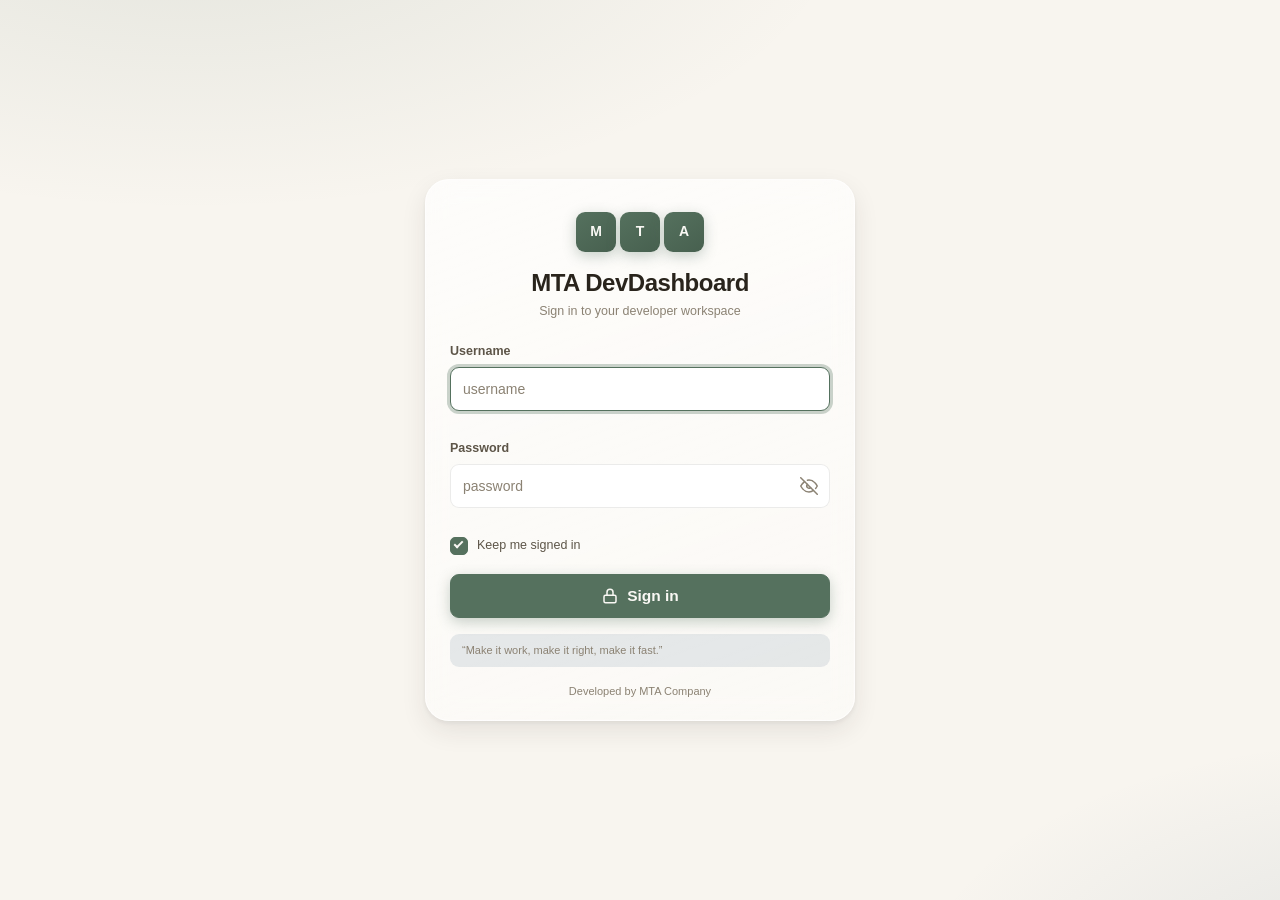
==== index.html @ 5b9a02fe "Project Folder changed" ====
<!DOCTYPE html>
<html lang="en" data-theme="ivory">
<head>
  <meta charset="UTF-8">
  <meta name="viewport" content="width=device-width, initial-scale=1.0">
  <meta name="description" content="MTA DevDashboard — Manage your development activity, projects, tasks, notes, and workflow. Developed by MTA Company.">
  <meta name="color-scheme" content="light dark">
  <title>MTA DevDashboard</title>
  <link rel="icon" href="data:image/svg+xml,%3Csvg xmlns='http://www.w3.org/2000/svg' viewBox='0 0 32 32'%3E%3Crect width='32' height='32' rx='7' fill='%23181818'/%3E%3Ctext x='16' y='22' font-family='Segoe UI,Arial' font-size='15' font-weight='700' fill='%23EDE7DC' text-anchor='middle'%3EMTA%3C/text%3E%3C/svg%3E">
  <link rel="stylesheet" href="css/variables.css">
  <link rel="stylesheet" href="css/themes.css">
  <link rel="stylesheet" href="css/main.css">
  <link rel="stylesheet" href="css/components.css">
  <link rel="stylesheet" href="css/animations.css">
  <link rel="stylesheet" href="css/responsive.css">
</head>
<body>

  <!-- ======= ICON SPRITE ======= -->
  <svg xmlns="http://www.w3.org/2000/svg" width="0" height="0" style="position:absolute" aria-hidden="true">
    <defs>
      <symbol id="ic-dashboard" viewBox="0 0 24 24"><rect x="3" y="3" width="7" height="9" rx="1"/><rect x="14" y="3" width="7" height="5" rx="1"/><rect x="14" y="12" width="7" height="9" rx="1"/><rect x="3" y="16" width="7" height="5" rx="1"/></symbol>
      <symbol id="ic-folder" viewBox="0 0 24 24"><path d="M3 7a2 2 0 0 1 2-2h4l2 2h8a2 2 0 0 1 2 2v9a2 2 0 0 1-2 2H5a2 2 0 0 1-2-2z"/></symbol>
      <symbol id="ic-note" viewBox="0 0 24 24"><path d="M14 3H6a2 2 0 0 0-2 2v14a2 2 0 0 0 2 2h12a2 2 0 0 0 2-2V9z"/><path d="M14 3v6h6"/><line x1="16" y1="13" x2="8" y2="13"/><line x1="13" y1="17" x2="8" y2="17"/></symbol>
      <symbol id="ic-tasks" viewBox="0 0 24 24"><polyline points="9 11 12 14 22 4"/><path d="M21 12v7a2 2 0 0 1-2 2H5a2 2 0 0 1-2-2V5a2 2 0 0 1 2-2h11"/></symbol>
      <symbol id="ic-activity" viewBox="0 0 24 24"><polyline points="22 12 18 12 15 21 9 3 6 12 2 12"/></symbol>
      <symbol id="ic-calendar" viewBox="0 0 24 24"><rect x="3" y="4" width="18" height="17" rx="2"/><line x1="16" y1="2" x2="16" y2="6"/><line x1="8" y1="2" x2="8" y2="6"/><line x1="3" y1="10" x2="21" y2="10"/></symbol>
      <symbol id="ic-admins" viewBox="0 0 24 24"><path d="M12 22s8-4 8-10V5l-8-3-8 3v7c0 6 8 10 8 10z"/><path d="M12 15a2.5 2.5 0 1 0 0-5 2.5 2.5 0 0 0 0 5z"/></symbol>
      <symbol id="ic-users" viewBox="0 0 24 24"><path d="M17 21v-2a4 4 0 0 0-4-4H5a4 4 0 0 0-4 4v2"/><circle cx="9" cy="7" r="4"/><path d="M23 21v-2a4 4 0 0 0-3-3.87"/><path d="M16 3.13a4 4 0 0 1 0 7.75"/></symbol>
      <symbol id="ic-settings" viewBox="0 0 24 24"><line x1="21" y1="4" x2="14" y2="4"/><line x1="10" y1="4" x2="3" y2="4"/><line x1="21" y1="12" x2="12" y2="12"/><line x1="8" y1="12" x2="3" y2="12"/><line x1="21" y1="20" x2="16" y2="20"/><line x1="12" y1="20" x2="3" y2="20"/><line x1="14" y1="2" x2="14" y2="6"/><line x1="8" y1="10" x2="8" y2="14"/><line x1="16" y1="18" x2="16" y2="22"/></symbol>
      <symbol id="ic-search" viewBox="0 0 24 24"><circle cx="11" cy="11" r="8"/><line x1="21" y1="21" x2="16.65" y2="16.65"/></symbol>
      <symbol id="ic-sun" viewBox="0 0 24 24"><circle cx="12" cy="12" r="4"/><path d="M12 2v2"/><path d="M12 20v2"/><path d="M4.93 4.93l1.41 1.41"/><path d="M17.66 17.66l1.41 1.41"/><path d="M2 12h2"/><path d="M20 12h2"/><path d="M4.93 19.07l1.41-1.41"/><path d="M17.66 6.34l1.41-1.41"/></symbol>
      <symbol id="ic-moon" viewBox="0 0 24 24"><path d="M21 12.79A9 9 0 1 1 11.21 3 7 7 0 0 0 21 12.79z"/></symbol>
      <symbol id="ic-menu" viewBox="0 0 24 24"><line x1="4" y1="7" x2="20" y2="7"/><line x1="4" y1="12" x2="20" y2="12"/><line x1="4" y1="17" x2="20" y2="17"/></symbol>
      <symbol id="ic-close" viewBox="0 0 24 24"><line x1="18" y1="6" x2="6" y2="18"/><line x1="6" y1="6" x2="18" y2="18"/></symbol>
      <symbol id="ic-plus" viewBox="0 0 24 24"><line x1="12" y1="5" x2="12" y2="19"/><line x1="5" y1="12" x2="19" y2="12"/></symbol>
      <symbol id="ic-star" viewBox="0 0 24 24"><polygon points="12 2 15.09 8.26 22 9.27 17 14.14 18.18 21.02 12 17.77 5.82 21.02 7 14.14 2 9.27 8.91 8.26 12 2"/></symbol>
      <symbol id="ic-pin" viewBox="0 0 24 24"><path d="M8.5 6.5l9 9-.7 5.6-4.4-1.9-3.3 3.3-2-2 3.3-3.3-1.9-4.4z"/><path d="M13.5 2.5l8 8"/><path d="M12 11l-4.5-4.5.7-4 .9-.9a2.8 2.8 0 0 1 4 0z"/></symbol>
      <symbol id="ic-edit" viewBox="0 0 24 24"><path d="M17 3a2.83 2.83 0 0 1 4 4L7.5 20.5 2 22l1.5-5.5z"/></symbol>
      <symbol id="ic-trash" viewBox="0 0 24 24"><polyline points="3 6 5 6 21 6"/><path d="M19 6l-1 14a2 2 0 0 1-2 2H8a2 2 0 0 1-2-2L5 6"/><path d="M10 11v6"/><path d="M14 11v6"/><path d="M9 6V4a2 2 0 0 1 2-2h2a2 2 0 0 1 2 2v2"/></symbol>
      <symbol id="ic-copy" viewBox="0 0 24 24"><rect x="9" y="9" width="13" height="13" rx="2"/><path d="M5 15H4a2 2 0 0 1-2-2V4a2 2 0 0 1 2-2h9a2 2 0 0 1 2 2v1"/></symbol>
      <symbol id="ic-grid" viewBox="0 0 24 24"><rect x="3" y="3" width="7" height="7" rx="1"/><rect x="14" y="3" width="7" height="7" rx="1"/><rect x="3" y="14" width="7" height="7" rx="1"/><rect x="14" y="14" width="7" height="7" rx="1"/></symbol>
      <symbol id="ic-list" viewBox="0 0 24 24"><line x1="8" y1="6" x2="21" y2="6"/><line x1="8" y1="12" x2="21" y2="12"/><line x1="8" y1="18" x2="21" y2="18"/><line x1="3" y1="6" x2="3.01" y2="6"/><line x1="3" y1="12" x2="3.01" y2="12"/><line x1="3" y1="18" x2="3.01" y2="18"/></symbol>
      <symbol id="ic-filter" viewBox="0 0 24 24"><polygon points="22 3 2 3 10 12.46 10 19 14 21 14 12.46 22 3"/></symbol>
      <symbol id="ic-eye" viewBox="0 0 24 24"><path d="M1 12s4-8 11-8 11 8 11 8-4 8-11 8-11-8-11-8z"/><circle cx="12" cy="12" r="3"/></symbol>
      <symbol id="ic-eyeoff" viewBox="0 0 24 24"><path d="M17.94 17.94A10.07 10.07 0 0 1 12 20c-7 0-11-8-11-8a18.45 18.45 0 0 1 5.06-5.94"/><path d="M9.9 4.24A9.12 9.12 0 0 1 12 4c7 0 11 8 11 8a18.5 18.5 0 0 1-2.16 3.19"/><line x1="1" y1="1" x2="23" y2="23"/><path d="M14.12 14.12a3 3 0 0 1-4.24-4.24"/></symbol>
      <symbol id="ic-lock" viewBox="0 0 24 24"><rect x="4" y="11" width="16" height="10" rx="2"/><path d="M8 11V7a4 4 0 0 1 8 0v4"/></symbol>
      <symbol id="ic-unlock" viewBox="0 0 24 24"><rect x="4" y="11" width="16" height="10" rx="2"/><path d="M8 11V7a4 4 0 0 1 7.7-1.7"/></symbol>
      <symbol id="ic-logout" viewBox="0 0 24 24"><path d="M9 21H5a2 2 0 0 1-2-2V5a2 2 0 0 1 2-2h4"/><polyline points="16 17 21 12 16 7"/><line x1="21" y1="12" x2="9" y2="12"/></symbol>
      <symbol id="ic-user" viewBox="0 0 24 24"><path d="M20 21v-2a4 4 0 0 0-4-4H8a4 4 0 0 0-4 4v2"/><circle cx="12" cy="7" r="4"/></symbol>
      <symbol id="ic-wifi" viewBox="0 0 24 24"><path d="M5 12.55a11 11 0 0 1 14.08 0"/><path d="M8.53 16.11a6 6 0 0 1 6.95 0"/><line x1="12" y1="20" x2="12.01" y2="20"/></symbol>
      <symbol id="ic-wifi-off" viewBox="0 0 24 24"><line x1="1" y1="1" x2="23" y2="23"/><path d="M16.72 11.06A10.94 10.94 0 0 1 19 12.55"/><path d="M5 12.55a10.94 10.94 0 0 1 5.17-2.39"/><path d="M10.71 5.05A16 16 0 0 1 22.58 9"/><path d="M1.42 9a15.91 15.91 0 0 1 4.7-2.88"/><path d="M8.53 16.11a6 6 0 0 1 6.95 0"/><line x1="12" y1="20" x2="12.01" y2="20"/></symbol>
      <symbol id="ic-upload" viewBox="0 0 24 24"><path d="M21 15v4a2 2 0 0 1-2 2H5a2 2 0 0 1-2-2v-4"/><polyline points="17 8 12 3 7 8"/><line x1="12" y1="3" x2="12" y2="15"/></symbol>
      <symbol id="ic-download" viewBox="0 0 24 24"><path d="M21 15v4a2 2 0 0 1-2 2H5a2 2 0 0 1-2-2v-4"/><polyline points="7 10 12 15 17 10"/><line x1="12" y1="15" x2="12" y2="3"/></symbol>
      <symbol id="ic-save" viewBox="0 0 24 24"><path d="M19 21H5a2 2 0 0 1-2-2V5a2 2 0 0 1 2-2h11l5 5v11a2 2 0 0 1-2 2z"/><polyline points="17 21 17 13 7 13 7 21"/><polyline points="7 3 7 8 15 8"/></symbol>
      <symbol id="ic-more" viewBox="0 0 24 24"><circle cx="12" cy="12" r="1.3"/><circle cx="19" cy="12" r="1.3"/><circle cx="5" cy="12" r="1.3"/></symbol>
      <symbol id="ic-link" viewBox="0 0 24 24"><path d="M10 13a5 5 0 0 0 7.54.54l3-3a5 5 0 0 0-7.07-7.07l-1.72 1.71"/><path d="M14 11a5 5 0 0 0-7.54-.54l-3 3a5 5 0 0 0 7.07 7.07l1.71-1.71"/></symbol>
      <symbol id="ic-external" viewBox="0 0 24 24"><path d="M18 13v6a2 2 0 0 1-2 2H5a2 2 0 0 1-2-2V8a2 2 0 0 1 2-2h6"/><polyline points="15 3 21 3 21 9"/><line x1="10" y1="14" x2="21" y2="3"/></symbol>
      <symbol id="ic-code" viewBox="0 0 24 24"><polyline points="16 18 22 12 16 6"/><polyline points="8 6 2 12 8 18"/></symbol>
      <symbol id="ic-info" viewBox="0 0 24 24"><circle cx="12" cy="12" r="10"/><line x1="12" y1="16" x2="12" y2="12"/><line x1="12" y1="8" x2="12.01" y2="8"/></symbol>
      <symbol id="ic-alert" viewBox="0 0 24 24"><path d="M10.29 3.86L1.82 18a2 2 0 0 0 1.71 3h16.94a2 2 0 0 1.71-3L13.71 3.86a2 2 0 0 0-3.42 0z"/><line x1="12" y1="9" x2="12" y2="13"/><line x1="12" y1="17" x2="12.01" y2="17"/></symbol>
      <symbol id="ic-check" viewBox="0 0 24 24"><polyline points="20 6 9 17 4 12"/></symbol>
      <symbol id="ic-checkc" viewBox="0 0 24 24"><path d="M22 11.08V12a10 10 0 1 1-5.93-9.14"/><polyline points="22 4 12 14.01 9 11.01"/></symbol>
      <symbol id="ic-db" viewBox="0 0 24 24"><ellipse cx="12" cy="5" rx="9" ry="3"/><path d="M21 12c0 1.66-4 3-9 3s-9-1.34-9-3"/><path d="M3 5v14c0 1.66 4 3 9 3s9-1.34 9-3V5"/></symbol>
      <symbol id="ic-clock" viewBox="0 0 24 24"><circle cx="12" cy="12" r="10"/><polyline points="12 6 12 12 16 14"/></symbol>
      <symbol id="ic-tag" viewBox="0 0 24 24"><path d="M20.59 13.41l-7.17 7.17a2 2 0 0 1-2.83 0L2 12V2h10l8.59 8.59a2 2 0 0 1 0 2.82z"/><line x1="7" y1="7" x2="7.01" y2="7"/></symbol>
      <symbol id="ic-keyboard" viewBox="0 0 24 24"><rect x="2" y="6" width="20" height="12" rx="2"/><path d="M6 10h.01M10 10h.01M14 10h.01M18 10h.01M7 14h10"/></symbol>
      <symbol id="ic-refresh" viewBox="0 0 24 24"><polyline points="23 4 23 10 17 10"/><path d="M20.49 15a9 9 0 1 1-2.12-9.36L23 10"/></symbol>
      <symbol id="ic-zap" viewBox="0 0 24 24"><polygon points="13 2 3 14 12 14 11 22 21 10 14 10 13 2"/></symbol>
      <symbol id="ic-terminal" viewBox="0 0 24 24"><polyline points="4 17 10 11 4 5"/><line x1="12" y1="19" x2="20" y2="19"/></symbol>
      <symbol id="ic-palette" viewBox="0 0 24 24"><path d="M12 22a10 10 0 1 1 10-10c0 2.5-2 3-4 3h-2a2 2 0 0 0-2 2c0 1.3.6 3 1 4a2 2 0 0 1-1 3z"/><circle cx="7.5" cy="10.5" r="1"/><circle cx="12" cy="7.5" r="1"/><circle cx="16.5" cy="10.5" r="1"/></symbol>
      <symbol id="ic-arrowR" viewBox="0 0 24 24"><line x1="5" y1="12" x2="19" y2="12"/><polyline points="12 5 19 12 12 19"/></symbol>
      <symbol id="ic-arrowL" viewBox="0 0 24 24"><line x1="19" y1="12" x2="5" y2="12"/><polyline points="12 19 5 12 12 5"/></symbol>
      <symbol id="ic-arrowU" viewBox="0 0 24 24"><line x1="12" y1="19" x2="12" y2="5"/><polyline points="5 12 12 5 19 12"/></symbol>
      <symbol id="ic-arrowD" viewBox="0 0 24 24"><line x1="12" y1="5" x2="12" y2="19"/><polyline points="19 12 12 19 5 12"/></symbol>
      <symbol id="ic-chevR" viewBox="0 0 24 24"><polyline points="9 18 15 12 9 6"/></symbol>
      <symbol id="ic-chevL" viewBox="0 0 24 24"><polyline points="15 18 9 12 15 6"/></symbol>
      <symbol id="ic-chevD" viewBox="0 0 24 24"><polyline points="6 9 12 15 18 9"/></symbol>
      <symbol id="ic-chevU" viewBox="0 0 24 24"><polyline points="18 15 12 9 6 15"/></symbol>
      <symbol id="ic-cmd" viewBox="0 0 24 24"><path d="M18 3a3 3 0 0 0-3 3v12a3 3 0 0 0 3 3 3 3 0 0 0 3-3 3 3 0 0 0-3-3H6a3 3 0 0 0-3 3 3 3 0 0 0 3 3 3 3 0 0 0 3-3V6a3 3 0 0 0-3-3 3 3 0 0 0-3 3 3 3 0 0 0 3 3h12a3 3 0 0 0 3-3 3 3 0 0 0-3-3z"/></symbol>
    </defs>
  </svg>
  <!-- ======= AUTH SCREEN ======= -->
  <div id="auth-view" class="auth-view" hidden>
    <div class="auth-card glass">
      <div class="auth-logo" aria-hidden="true"><span>M</span><span>T</span><span>A</span></div>
      <h1 class="auth-title">MTA DevDashboard</h1>
      <p class="auth-sub" id="auth-sub">Sign in to your Developer Dashboard</p>
      <div id="auth-box"></div>
      <div class="auth-note" role="note">
        <span>“Make it work, make it right, make it fast.”</span>
      </div>
      <p class="auth-footer">Developed by MTA Company</p>
    </div>
  </div>

  <!-- ======= APP SHELL ======= -->
  <div id="shell" hidden>
    <aside id="sidebar" class="sidebar" aria-label="Main navigation"></aside>
    <div id="sidebar-backdrop" class="sidebar-backdrop" aria-hidden="true"></div>

    <div class="app-body">
      <header id="app-header" class="app-header"></header>
      <main id="app-main" class="app-main" tabindex="-1"></main>
      <nav id="bottom-nav" class="bottom-nav" aria-label="Bottom navigation"></nav>
    </div>
  </div>

  <!-- ======= OVERLAYS ======= -->
  <div id="modal-root"></div>
  <div id="toast-root" class="toast-root" aria-live="polite" aria-atomic="false"></div>
  <div id="palette-root"></div>

  <!-- ======= SCRIPTS ======= -->
  <script src="js/utils.js"></script>
  <script src="js/storage.js"></script>
  <script src="js/state.js"></script>
  <script src="js/permissions.js"></script>
  <script src="js/auth.js"></script>
  <script src="js/components/toasts.js"></script>
  <script src="js/components/modals.js"></script>
  <script src="js/components/charts.js"></script>
  <script src="js/components/editor.js"></script>
  <script src="js/modules/activity.js"></script>
  <script src="js/modules/dashboard.js"></script>
  <script src="js/modules/projects.js"></script>
  <script src="js/modules/devnote.js"></script>
  <script src="js/modules/tasks.js"></script>
  <script src="js/modules/calendar.js"></script>
  <script src="js/modules/admins.js"></script>
  <script src="js/modules/settings.js"></script>
  <script src="js/router.js"></script>
  <script src="js/app.js"></script>
</body>
</html>
---- css/variables.css ----
/* ============================================================
   MTA DevDashboard — Design Tokens
   Windowing: theme-neutral tokens are defined on :root.
   Theme values (Ivory Light / Charcoal Dark) live in themes.css.
   ============================================================ */

:root {
  /* ---- Typography ---- */
  --font-sans: -apple-system, BlinkMacSystemFont, "Segoe UI", Roboto,
    "Helvetica Neue", Arial, sans-serif;
  --font-mono: "Cascadia Code", "JetBrains Mono", Consolas, "SF Mono",
    Menlo, monospace;

  --fs-xs: 11px;
  --fs-sm: 12.5px;
  --fs-md: 14px;
  --fs-lg: 15.5px;
  --fs-xl: 18px;
  --fs-2xl: 24px;
  --fs-3xl: 30px;
  --fs-4xl: 38px;

  /* ---- Layout ---- */
  --sidebar-w: 264px;
  --sidebar-w-collapsed: 82px;
  --header-h: 62px;
  --bottom-nav-h: 60px;
  --main-max: 1560px;

  /* ---- Radii ---- */
  --radius-xs: 6px;
  --radius-s: 9px;
  --radius-m: 14px;
  --radius-l: 18px;
  --radius-xl: 24px;
  --radius-full: 999px;

  /* ---- Spacing scale ---- */
  --sp-1: 4px;
  --sp-2: 8px;
  --sp-3: 12px;
  --sp-4: 16px;
  --sp-5: 20px;
  --sp-6: 24px;
  --sp-7: 32px;
  --sp-8: 40px;
  --sp-9: 56px;

  /* ---- Motion ---- */
  --dur-fast: 130ms;
  --dur-med: 240ms;
  --dur-slow: 380ms;
  --ease: cubic-bezier(0.25, 0.6, 0.3, 1);
  --ease-out: cubic-bezier(0.16, 1, 0.3, 1);

  /* ---- Z scale ---- */
  --z-base: 0;
  --z-sticky: 10;
  --z-nav: 100;
  --z-drawer: 900;
  --z-modal: 1000;
  --z-toast: 1100;
  --z-palette: 1200;

  /* ---- Chart palette (overridden per theme) ---- */
  --chart-1: #5b7263;
  --chart-2: #b98b4e;
  --chart-3: #5f7d9c;
  --chart-4: #a25f55;
  --chart-5: #766a9c;
  --chart-6: #4e7f8a;

  /* ---- Scrollbars ---- */
  scrollbar-width: thin;
  scrollbar-color: var(--border-strong) transparent;
}

html {
  -webkit-text-size-adjust: 100%;
}

/* Scaling knobs driven by Settings (font size / ui scale) via inline CSS vars. */
html {
  --font-ratio: 1;
  --ui-scale: 1;
}
---- css/themes.css ----
/* ============================================================
   MTA DevDashboard — Themes
   Ivory Light  /  Charcoal Dark
   ============================================================ */

/* ---------- IVORY LIGHT ---------- */
html[data-theme="ivory"] {
  color-scheme: light;

  --bg: #f8f5ef;
  --bg-header: rgba(251, 249, 244, 0.72);
  --surface-1: #ffffff;
  --surface-2: #fcfaf5;
  --surface-3: #f2eee4;
  --surface-4: #e9e4d8;
  --sidebar-bg: #f1ece1;
  --sidebar-hover: rgba(38, 34, 27, 0.05);
  --overlay: rgba(46, 40, 30, 0.42);

  --text-1: #29241c;
  --text-2: #5d5548;
  --text-3: #8b8273;

  --border: rgba(41, 36, 28, 0.09);
  --border-strong: rgba(41, 36, 28, 0.17);

  --accent: #55715e;
  --accent-hover: #47604f;
  --accent-soft: rgba(85, 113, 94, 0.12);
  --accent-soft-hover: rgba(85, 113, 94, 0.18);
  --accent-text: #f9f8f4;

  --success: #3e7a55;
  --success-soft: rgba(62, 122, 85, 0.12);
  --success-text: #2c5c3f;
  --warning: #9a7424;
  --warning-soft: rgba(154, 116, 36, 0.13);
  --warning-text: #7c5a18;
  --danger: #a6534a;
  --danger-soft: rgba(166, 83, 74, 0.11);
  --danger-text: #8c4038;
  --info: #476785;
  --info-soft: rgba(71, 103, 133, 0.12);
  --info-text: #35506b;

  --glass-bg: linear-gradient(
    160deg,
    rgba(255, 255, 255, 0.72),
    rgba(255, 255, 255, 0.46)
  );
  --glass-border: rgba(255, 255, 255, 0.6);
  --glass-hi: rgba(255, 255, 255, 0.85);

  --shadow-sm: 0 1px 2px rgba(41, 36, 28, 0.05),
    0 2px 6px rgba(41, 36, 28, 0.045);
  --shadow-md: 0 2px 4px rgba(41, 36, 28, 0.06),
    0 10px 26px rgba(41, 36, 28, 0.09);
  --shadow-lg: 0 6px 16px rgba(41, 36, 28, 0.1),
    0 24px 60px rgba(41, 36, 28, 0.16);
  --shadow-accent: 0 4px 14px rgba(85, 113, 94, 0.32);

  --chart-grid: rgba(41, 36, 28, 0.08);
  --focus-ring: 0 0 0 3px rgba(85, 113, 94, 0.3);
  --code-bg: rgba(41, 36, 28, 0.055);
  --table-stripe: rgba(41, 36, 28, 0.028);
  --mark: rgba(154, 116, 36, 0.28);
}

/* ---------- CHARCOAL DARK ---------- */
html[data-theme="charcoal"] {
  color-scheme: dark;

  --bg: #181818;
  --bg-header: rgba(28, 28, 28, 0.72);
  --surface-1: #202020;
  --surface-2: #262626;
  --surface-3: #2d2d2d;
  --surface-4: #363636;
  --sidebar-bg: #1d1d1d;
  --sidebar-hover: rgba(237, 231, 220, 0.055);
  --overlay: rgba(0, 0, 0, 0.62);

  --text-1: #ede7dc;
  --text-2: #b0a99b;
  --text-3: #7c766a;

  --border: rgba(237, 231, 220, 0.09);
  --border-strong: rgba(237, 231, 220, 0.17);

  --accent: #96ac9b;
  --accent-hover: #a9bdaa;
  --accent-soft: rgba(150, 172, 155, 0.14);
  --accent-soft-hover: rgba(150, 172, 155, 0.22);
  --accent-text: #171a17;

  --success: #7fb392;
  --success-soft: rgba(127, 179, 146, 0.15);
  --success-text: #a3d0b1;
  --warning: #d0a44e;
  --warning-soft: rgba(208, 164, 78, 0.15);
  --warning-text: #e2c37b;
  --danger: #da8279;
  --danger-soft: rgba(218, 130, 121, 0.15);
  --danger-text: #eba89f;
  --info: #7fa2c0;
  --info-soft: rgba(127, 162, 192, 0.15);
  --info-text: #a5c2da;

  --glass-bg: linear-gradient(
    160deg,
    rgba(44, 44, 44, 0.66),
    rgba(32, 32, 32, 0.5)
  );
  --glass-border: rgba(237, 231, 220, 0.1);
  --glass-hi: rgba(237, 231, 220, 0.08);

  --shadow-sm: 0 1px 2px rgba(0, 0, 0, 0.35),
    0 2px 8px rgba(0, 0, 0, 0.2);
  --shadow-md: 0 2px 6px rgba(0, 0, 0, 0.4),
    0 12px 30px rgba(0, 0, 0, 0.42);
  --shadow-lg: 0 6px 18px rgba(0, 0, 0, 0.5),
    0 30px 70px rgba(0, 0, 0, 0.55);
  --shadow-accent: 0 4px 16px rgba(150, 172, 155, 0.22);

  --chart-grid: rgba(237, 231, 220, 0.09);
  --focus-ring: 0 0 0 3px rgba(150, 172, 155, 0.35);
  --code-bg: rgba(237, 231, 220, 0.06);
  --table-stripe: rgba(237, 231, 220, 0.025);
  --mark: rgba(208, 164, 78, 0.3);
}

/* Chart colors differ slightly per theme for contrast. */
html[data-theme="ivory"] {
  --chart-1: #55715e;
  --chart-2: #b9823f;
  --chart-3: #5b7c9e;
  --chart-4: #b05f54;
  --chart-5: #7b6d9f;
  --chart-6: #4d818c;
}
html[data-theme="charcoal"] {
  --chart-1: #9db4a2;
  --chart-2: #d3a963;
  --chart-3: #8fa9c4;
  --chart-4: #d0897d;
  --chart-5: #a79bc8;
  --chart-6: #82b8bf;
}
---- css/main.css ----
/* ============================================================
   MTA DevDashboard — Base & Shell
   ============================================================ */

*, *::before, *::after { box-sizing: border-box; }

html, body { height: 100%; }

body {
  margin: 0;
  font-family: var(--font-sans);
  line-height: 1.55;
  color: var(--text-1);
  background: var(--bg);
  -webkit-font-smoothing: antialiased;
  text-rendering: optimizeLegibility;
  overflow: hidden;
  font-size: calc(var(--fs-md) * var(--font-ratio) * var(--ui-scale));
}

html { font-size: calc(16px * var(--ui-scale) * var(--font-ratio)); }

::selection { background: var(--accent-soft-hover); }

h1, h2, h3, h4, h5, h6 {
  margin: 0;
  line-height: 1.25;
  font-weight: 650;
  letter-spacing: -0.015em;
}

a { color: var(--accent); text-decoration: none; }
a:hover { text-decoration: underline; }

img, svg { display: inline-block; vertical-align: middle; }

button {
  font-family: inherit;
  font-size: inherit;
  color: inherit;
  cursor: pointer;
  background: none;
  border: none;
  padding: 0;
}

input, textarea, select {
  font-family: inherit;
  font-size: inherit;
  color: inherit;
}

code, kbd, pre { font-family: var(--font-mono); }

/* ---------- Icons ---------- */
.ic {
  width: 18px;
  height: 18px;
  flex: none;
  stroke: currentColor;
  stroke-width: 2;
  stroke-linecap: round;
  stroke-linejoin: round;
  fill: none;
}
.ic-sm { width: 15px; height: 15px; }
.ic-lg { width: 22px; height: 22px; }
.ic-xl { width: 30px; height: 30px; }
.ic-2xl { width: 44px; height: 44px; }

/* ---------- Scrollbars ---------- */
*::-webkit-scrollbar { width: 10px; height: 10px; }
*::-webkit-scrollbar-thumb {
  background: var(--border-strong);
  border-radius: 8px;
  border: 2px solid transparent;
  background-clip: content-box;
}
*::-webkit-scrollbar-track { background: transparent; }

/* ---------- Focus ---------- */
:focus-visible {
  outline: none;
  box-shadow: var(--focus-ring);
  border-radius: var(--radius-xs);
}

/* ---------- Utility ---------- */
[hidden] { display: none !important; }

.muted { color: var(--text-3); }
.tiny { font-size: var(--fs-xs); }
.small { font-size: var(--fs-sm); }
.mono { font-family: var(--font-mono); font-size: 0.92em; }
.ellipsis {
  overflow: hidden;
  text-overflow: ellipsis;
  white-space: nowrap;
}
.row { display: flex; align-items: center; gap: var(--sp-2); }
.spread {
  display: flex;
  align-items: center;
  justify-content: space-between;
  gap: var(--sp-3);
}
.wrap { flex-wrap: wrap; }
.grow { flex: 1 1 auto; min-width: 0; }
.sr-only {
  position: absolute;
  width: 1px;
  height: 1px;
  padding: 0;
  margin: -1px;
  overflow: hidden;
  clip: rect(0, 0, 0, 0);
  white-space: nowrap;
  border: 0;
}

/* ---------- Glass primitive ---------- */
.glass {
  background: var(--glass-bg);
  backdrop-filter: blur(14px) saturate(1.15);
  -webkit-backdrop-filter: blur(14px) saturate(1.15);
  border: 1px solid var(--glass-border);
  box-shadow: var(--shadow-md);
}

.surface-card {
  background: var(--surface-1);
  border: 1px solid var(--border);
  border-radius: var(--radius-m);
  box-shadow: var(--shadow-sm);
}

/* ============================================================
   Shell layout
   ============================================================ */
/* Viewport-pinned flex row: sidebar left, app body right.
   `100vh` fallback then `100dvh` so older browsers still work. */
#shell {
  display: flex;
  height: 100vh;
  height: 100dvh;
  width: 100%;
  overflow: hidden;
  position: relative;
}

/* ---------- Sidebar ---------- */
.sidebar {
  width: var(--sidebar-w);
  flex: none;
  display: flex;
  flex-direction: column;
  background: var(--sidebar-bg);
  border-right: 1px solid var(--border);
  z-index: var(--z-nav);
  transition: width var(--dur-med) var(--ease),
    transform var(--dur-med) var(--ease);
  overflow: hidden;
}

.sb-brand {
  height: var(--header-h);
  display: flex;
  align-items: center;
  gap: var(--sp-3);
  padding: 0 var(--sp-4);
  border-bottom: 1px solid var(--border);
  flex: none;
}

.sb-logo {
  width: 34px;
  height: 34px;
  border-radius: var(--radius-s);
  display: grid;
  place-items: center;
  font-weight: 750;
  font-size: var(--fs-sm);
  letter-spacing: 0.04em;
  color: var(--accent-text);
  background: linear-gradient(145deg, var(--accent), var(--accent-hover));
  box-shadow: var(--shadow-accent);
  flex: none;
}

.sb-brand-text { line-height: 1.2; text-align: left; }
.sb-brand-text b { display: block; font-weight: 700; font-size: var(--fs-lg); letter-spacing: -0.02em; }
.sb-brand-text span { font-size: var(--fs-xs); color: var(--text-3); letter-spacing: 0.1em; text-transform: uppercase; }

.sb-nav {
  flex: 1;
  overflow-y: auto;
  overflow-x: hidden;
  padding: var(--sp-3) var(--sp-3) var(--sp-6);
  display: flex;
  flex-direction: column;
  gap: var(--sp-1);
}

.sb-group {
  margin-top: var(--sp-3);
  padding: 0 var(--sp-3) var(--sp-1);
  font-size: var(--fs-xs);
  font-weight: 600;
  letter-spacing: 0.12em;
  text-transform: uppercase;
  color: var(--text-3);
  white-space: nowrap;
  overflow: hidden;
}
.sb-group:first-child { margin-top: 0; }

.sb-link {
  display: flex;
  align-items: center;
  gap: var(--sp-3);
  width: 100%;
  padding: var(--sp-2) var(--sp-3);
  border-radius: var(--radius-s);
  color: var(--text-2);
  font-weight: 550;
  transition: background var(--dur-fast) var(--ease),
    color var(--dur-fast) var(--ease);
  position: relative;
  text-decoration: none;
}
.sb-link:hover { background: var(--sidebar-hover); color: var(--text-1); text-decoration: none; }
.sb-link.active {
  background: var(--accent-soft);
  color: var(--accent);
}
.sb-link.active::before {
  content: "";
  position: absolute;
  left: 0;
  top: 20%;
  bottom: 20%;
  width: 3px;
  border-radius: 3px;
  background: var(--accent);
}
.sb-link .sb-label {
  white-space: nowrap;
  overflow: hidden;
  text-overflow: ellipsis;
}
.sb-link .kbd-hint {
  margin-left: auto;
  font-size: var(--fs-xs);
  color: var(--text-3);
  border: 1px solid var(--border);
  border-radius: 5px;
  padding: 0 5px;
  background: var(--surface-2);
}

.sb-foot {
  flex: none;
  padding: var(--sp-3);
  border-top: 1px solid var(--border);
  font-size: var(--fs-xs);
  color: var(--text-3);
  text-align: center;
  white-space: nowrap;
  overflow: hidden;
}

/* Collapsed rail state */
html.sb-collapsed .sidebar { width: var(--sidebar-w-collapsed); }
html.sb-collapsed .sb-label,
html.sb-collapsed .sb-brand-text,
html.sb-collapsed .sb-group,
html.sb-collapsed .sb-foot p,
html.sb-collapsed .sb-link .kbd-hint { display: none; }
html.sb-collapsed .sb-link { justify-content: center; }
html.sb-collapsed .sb-foot { padding: var(--sp-2); }
html.sb-collapsed .sb-brand { justify-content: center; padding: 0; }
html.sb-collapsed .sb-brand span, html.sb-collapsed .sb-brand b { display: none; }

.sidebar-backdrop {
  position: fixed;
  inset: 0;
  background: var(--overlay);
  z-index: calc(var(--z-nav) - 1);
  opacity: 0;
  pointer-events: none;
  transition: opacity var(--dur-med) var(--ease);
}

/* ---------- App body ---------- */
.app-body {
  flex: 1;
  min-width: 0;
  display: flex;
  flex-direction: column;
}

.app-header {
  height: var(--header-h);
  flex: none;
  display: flex;
  align-items: center;
  gap: var(--sp-3);
  padding: 0 var(--sp-5);
  background: var(--bg-header);
  backdrop-filter: blur(14px) saturate(1.15);
  -webkit-backdrop-filter: blur(14px) saturate(1.15);
  border-bottom: 1px solid var(--border);
  position: relative;
  z-index: var(--z-sticky);
}

.hdr-greeting {
  display: flex;
  align-items: center;
  gap: var(--sp-3);
  min-width: 0;
}
.hdr-greeting .g-title {
  font-weight: 700;
  letter-spacing: -0.01em;
  white-space: nowrap;
  overflow: hidden;
  text-overflow: ellipsis;
}
.hdr-greeting .g-sub { font-size: var(--fs-xs); color: var(--text-3); white-space: nowrap; overflow: hidden; text-overflow: ellipsis; }

.hdr-actions {
  display: flex;
  align-items: center;
  gap: var(--sp-2);
  margin-left: auto;
}

/* Header chips (status / wifi / clock) */
.hdr-chip {
  display: inline-flex;
  align-items: center;
  gap: 7px;
  height: 34px;
  padding: 0 12px;
  border-radius: var(--radius-full);
  border: 1px solid var(--border);
  background: var(--surface-2);
  font-size: var(--fs-sm);
  font-weight: 550;
  color: var(--text-2);
  white-space: nowrap;
  transition: background var(--dur-fast) var(--ease),
    border-color var(--dur-fast) var(--ease);
}
.hdr-chip .dot {
  width: 8px;
  height: 8px;
  border-radius: 50%;
  background: var(--success);
  box-shadow: 0 0 0 3px var(--success-soft);
}
.hdr-chip.offline .dot { background: var(--danger); box-shadow: 0 0 0 3px var(--danger-soft); }
.hdr-chip.offline { color: var(--text-3); }

.hdr-avatar {
  width: 38px;
  height: 38px;
  border-radius: 50%;
  display: grid;
  place-items: center;
  color: var(--accent-text);
  font-weight: 700;
  font-size: var(--fs-md);
  background: linear-gradient(150deg, var(--accent), var(--accent-hover));
  border: 2px solid var(--glass-hi);
  box-shadow: var(--shadow-sm);
  overflow: hidden;
  flex: none;
}
.hdr-avatar img { width: 100%; height: 100%; object-fit: cover; }

/* Icon button */
.icon-btn {
  width: 38px;
  height: 38px;
  border-radius: var(--radius-s);
  display: inline-grid;
  place-items: center;
  color: var(--text-2);
  border: 1px solid transparent;
  transition: background var(--dur-fast) var(--ease),
    color var(--dur-fast) var(--ease), border-color var(--dur-fast) var(--ease);
}
.icon-btn:hover { background: var(--surface-3); color: var(--text-1); }
.icon-btn.active { background: var(--accent-soft); color: var(--accent); border-color: var(--border); }

/* ---------- Main content area ---------- */
.app-main {
  flex: 1;
  min-height: 0;
  overflow-y: auto;
  overscroll-behavior: contain;
}

.page {
  max-width: var(--main-max);
  margin: 0 auto;
  padding: var(--sp-6) var(--sp-5) var(--sp-9);
  animation: page-in var(--dur-med) var(--ease) both;
}

.page-head {
  display: flex;
  align-items: flex-end;
  justify-content: space-between;
  gap: var(--sp-4);
  margin-bottom: var(--sp-5);
  flex-wrap: wrap;
}
.page-head h2 {
  font-size: calc(var(--fs-3xl) * var(--font-ratio));
  letter-spacing: -0.025em;
}
.page-head .sub { color: var(--text-3); margin-top: 2px; font-size: var(--fs-sm); }
.page-head-actions { display: flex; align-items: center; gap: var(--sp-2); flex-wrap: wrap; }

/* ---------- Bottom navigation (mobile) ---------- */
.bottom-nav {
  display: none;
  flex: none;
  height: var(--bottom-nav-h);
  background: var(--bg-header);
  backdrop-filter: blur(14px);
  -webkit-backdrop-filter: blur(14px);
  border-top: 1px solid var(--border);
  z-index: var(--z-sticky);
}

.bn-item {
  flex: 1;
  display: flex;
  flex-direction: column;
  align-items: center;
  justify-content: center;
  gap: 2px;
  font-size: 10px;
  font-weight: 600;
  color: var(--text-3);
  padding: 6px 2px;
  min-height: 0;
}
.bn-item.active { color: var(--accent); }
.bn-item .ic { width: 21px; height: 21px; }

/* ============================================================
   Auth screen
   ============================================================ */
.auth-view {
  position: fixed;
  inset: 0;
  z-index: var(--z-modal);
  display: grid;
  place-items: center;
  padding: var(--sp-5);
  background:
    radial-gradient(1100px 500px at 15% -10%, var(--accent-soft), transparent 60%),
    radial-gradient(900px 460px at 110% 110%, var(--info-soft), transparent 55%),
    var(--bg);
  overflow-y: auto;
}

.auth-card {
  width: min(430px, 100%);
  padding: var(--sp-7) var(--sp-6) var(--sp-5);
  border-radius: var(--radius-xl);
  text-align: center;
  animation: pop-in var(--dur-slow) var(--ease-out) both;
}

.auth-logo {
  display: inline-flex;
  gap: 4px;
  margin-bottom: var(--sp-4);
}
.auth-logo span {
  width: 40px;
  height: 40px;
  display: grid;
  place-items: center;
  border-radius: var(--radius-s);
  background: linear-gradient(145deg, var(--accent), var(--accent-hover));
  color: var(--accent-text);
  font-weight: 800;
  box-shadow: var(--shadow-accent);
}
.auth-title { font-size: var(--fs-2xl); letter-spacing: -0.02em; }
.auth-sub { color: var(--text-3); margin: var(--sp-1) 0 var(--sp-5); font-size: var(--fs-sm); }

.auth-note {
  display: flex;
  align-items: flex-start;
  gap: var(--sp-2);
  text-align: left;
  font-size: var(--fs-xs);
  color: var(--text-3);
  background: var(--info-soft);
  border-radius: var(--radius-s);
  padding: var(--sp-2) var(--sp-3);
  margin-top: var(--sp-4);
}
.auth-note .ic { margin-top: 2px; color: var(--info); }

.auth-footer {
  margin: var(--sp-4) 0 0;
  font-size: var(--fs-xs);
  color: var(--text-3);
}

.lock-badge { margin-bottom: var(--sp-3); }

/* ============================================================
   Page transition container
   ============================================================ */
#app-main > .page { will-change: opacity, transform; }
---- css/components.css ----
/* MTA DevDashboard — Components */

/* ---------- Buttons ---------- */
.btn {
  display: inline-flex; align-items: center; justify-content: center; gap: 8px;
  height: 38px; padding: 0 var(--sp-4); border-radius: var(--radius-s);
  border: 1px solid var(--border); background: var(--surface-1); color: var(--text-1);
  font-weight: 600; white-space: nowrap; user-select: none;
  transition: background var(--dur-fast) var(--ease), border-color var(--dur-fast) var(--ease),
    color var(--dur-fast) var(--ease), transform var(--dur-fast) var(--ease),
    box-shadow var(--dur-fast) var(--ease);
}
.btn:hover { background: var(--surface-3); border-color: var(--border-strong); text-decoration: none; }
.btn:active { transform: translateY(1px); }
.btn-primary { background: var(--accent); border-color: var(--accent); color: var(--accent-text); box-shadow: var(--shadow-accent); }
.btn-primary:hover { background: var(--accent-hover); border-color: var(--accent-hover); color: var(--accent-text); }
.btn-ghost { background: transparent; border-color: transparent; color: var(--text-2); }
.btn-ghost:hover { background: var(--surface-3); color: var(--text-1); }
.btn-danger { background: var(--danger-soft); border-color: transparent; color: var(--danger-text); }
.btn-danger:hover { background: var(--danger); border-color: var(--danger); color: #fff; }
html[data-theme="charcoal"] .btn-danger:hover { color: #1a1a1a; }
.btn-sm { height: 30px; padding: 0 var(--sp-3); font-size: var(--fs-sm); border-radius: var(--radius-xs); }
.btn-lg { height: 44px; padding: 0 var(--sp-5); font-size: var(--fs-lg); }
.btn-icon { width: 38px; height: 38px; padding: 0; }
.btn-icon.btn-sm { width: 30px; height: 30px; }
.btn:disabled, .btn[aria-disabled="true"] { opacity: 0.5; pointer-events: none; }
.btn-block { width: 100%; }

/* ---------- Form primitives ---------- */
.field { display: flex; flex-direction: column; gap: 6px; margin-bottom: var(--sp-4); }
.field-label { font-size: var(--fs-sm); font-weight: 600; color: var(--text-2); display: flex; align-items: center; gap: 6px; }
.field-label .req { color: var(--danger); }
.field-hint { font-size: var(--fs-xs); color: var(--text-3); }
.input, .textarea, .select {
  width: 100%; min-height: 38px; padding: 0 var(--sp-3); border-radius: var(--radius-s);
  border: 1px solid var(--border); background: var(--surface-1); color: var(--text-1);
  transition: border-color var(--dur-fast) var(--ease), box-shadow var(--dur-fast) var(--ease);
}
.input:focus, .textarea:focus, .select:focus { outline: none; border-color: var(--accent); box-shadow: var(--focus-ring); }
.input::placeholder, .textarea::placeholder { color: var(--text-3); }
.input:disabled, .select:disabled, .textarea:disabled { opacity: 0.55; cursor: not-allowed; }
.textarea { min-height: 96px; padding: var(--sp-3); resize: vertical; line-height: 1.5; }
.textarea.code { font-family: var(--font-mono); font-size: var(--fs-sm); }
.select {
  appearance: none; padding-right: 34px; cursor: pointer;
  background-image: url("data:image/svg+xml,%3Csvg xmlns='http://www.w3.org/2000/svg' width='16' height='16' viewBox='0 0 24 24' fill='none' stroke='%238b8273' stroke-width='2.2' stroke-linecap='round' stroke-linejoin='round'%3E%3Cpolyline points='6 9 12 15 18 9'/%3E%3C/svg%3E");
  background-repeat: no-repeat; background-position: right 10px center;
}
html[data-theme="charcoal"] .select {
  background-image: url("data:image/svg+xml,%3Csvg xmlns='http://www.w3.org/2000/svg' width='16' height='16' viewBox='0 0 24 24' fill='none' stroke='%237c766a' stroke-width='2.2' stroke-linecap='round' stroke-linejoin='round'%3E%3Cpolyline points='6 9 12 15 18 9'/%3E%3C/svg%3E");
}

/* Search box */
.searchbox { position: relative; display: flex; align-items: center; }
.searchbox .ic-sb { position: absolute; left: 11px; color: var(--text-3); pointer-events: none; width: 16px; height: 16px; }
.searchbox .input { padding-left: 36px; }
.searchbox .clear-btn { position: absolute; right: 4px; width: 28px; height: 28px; border-radius: 6px; display: none; place-items: center; color: var(--text-3); }
.searchbox .clear-btn:hover { background: var(--surface-3); color: var(--text-1); }
.searchbox.has-value .clear-btn { display: grid; }

/* Checkbox & radio */
.ck, .rd { display: inline-flex; align-items: flex-start; gap: 9px; cursor: pointer; font-size: var(--fs-sm); color: var(--text-2); user-select: none; }
.ck input, .rd input {
  appearance: none; width: 18px; height: 18px; margin: 1px 0 0;
  border: 1.5px solid var(--border-strong); border-radius: 5px; cursor: pointer; position: relative;
  flex: none; background: var(--surface-1);
  transition: background var(--dur-fast) var(--ease), border-color var(--dur-fast) var(--ease);
}
.ck input:checked { background: var(--accent); border-color: var(--accent); }
.ck input:checked::after { content: ""; position: absolute; left: 5px; top: 1px; width: 5px; height: 9px; border: solid var(--accent-text); border-width: 0 2px 2px 0; transform: rotate(45deg); }
.rd input { border-radius: 50%; }
.rd input:checked { border-color: var(--accent); }
.rd input:checked::after { content: ""; position: absolute; inset: 4px; border-radius: 50%; background: var(--accent); }
.ck input:focus-visible, .rd input:focus-visible { box-shadow: var(--focus-ring); }

/* Switch */
.switch { position: relative; display: inline-flex; align-items: center; cursor: pointer; gap: 10px; font-size: var(--fs-sm); color: var(--text-2); }
.switch input {
  appearance: none; width: 40px; height: 23px; border-radius: 20px;
  border: 1px solid var(--border-strong); background: var(--surface-3); cursor: pointer;
  position: relative; transition: background var(--dur-med) var(--ease); flex: none;
}
.switch input::after { content: ""; position: absolute; top: 2px; left: 2px; width: 17px; height: 17px; border-radius: 50%; background: var(--surface-1); box-shadow: var(--shadow-sm); transition: transform var(--dur-med) var(--ease); }
.switch input:checked { background: var(--accent); border-color: var(--accent); }
.switch input:checked::after { transform: translateX(17px); background: var(--accent-text); }
.switch input:focus-visible { box-shadow: var(--focus-ring); }

/* Segmented control */
.seg { display: inline-flex; background: var(--surface-3); border-radius: var(--radius-s); padding: 3px; gap: 2px; }
.seg button { height: 30px; padding: 0 var(--sp-3); border-radius: 6px; font-size: var(--fs-sm); font-weight: 600; color: var(--text-2); display: inline-flex; align-items: center; gap: 6px; transition: background var(--dur-fast) var(--ease), color var(--dur-fast) var(--ease); }
.seg button:hover { color: var(--text-1); }
.seg button.active { background: var(--surface-1); color: var(--text-1); box-shadow: var(--shadow-sm); }

/* kbd */
kbd { display: inline-block; padding: 1px 6px; font-size: var(--fs-xs); border: 1px solid var(--border); border-bottom-width: 2px; border-radius: 5px; background: var(--surface-2); color: var(--text-2); }

/* Tags input */
.taginput { display: flex; flex-wrap: wrap; gap: 6px; padding: 5px 8px; min-height: 38px; cursor: text; border: 1px solid var(--border); border-radius: var(--radius-s); background: var(--surface-1); }
.taginput .tag { display: inline-flex; align-items: center; gap: 4px; background: var(--accent-soft); color: var(--accent); border-radius: 6px; padding: 2px 8px; font-size: var(--fs-xs); font-weight: 600; }
.taginput .tag button { display: grid; place-items: center; width: 14px; height: 14px; border-radius: 4px; color: inherit; }
.taginput .tag button:hover { background: var(--accent-soft-hover); }
.taginput input { border: none; outline: none; background: transparent; flex: 1; min-width: 90px; padding: 4px 2px; font-size: var(--fs-sm); height: 24px; }

/* Chips / badges */
.chip { display: inline-flex; align-items: center; gap: 6px; padding: 3px 10px; border-radius: var(--radius-full); font-size: var(--fs-xs); font-weight: 600; background: var(--surface-3); color: var(--text-2); white-space: nowrap; }
.chip.tag { background: var(--accent-soft); color: var(--accent); }
.badge { display: inline-flex; align-items: center; gap: 5px; padding: 2px 9px; border-radius: var(--radius-full); font-size: var(--fs-xs); font-weight: 650; white-space: nowrap; }
.badge .b-dot { width: 6px; height: 6px; border-radius: 50%; background: currentColor; }

/* Project statuses */
.badge.b-planning { background: var(--info-soft); color: var(--info-text); }
.badge.b-development { background: var(--accent-soft); color: var(--accent); }
.badge.b-testing { background: var(--warning-soft); color: var(--warning-text); }
.badge.b-deployed { background: var(--success-soft); color: var(--success-text); }
.badge.b-archived { background: var(--surface-3); color: var(--text-3); }
/* Task statuses */
.badge.b-todo { background: var(--surface-3); color: var(--text-3); }
.badge.b-in-progress { background: var(--info-soft); color: var(--info-text); }
.badge.b-review { background: var(--warning-soft); color: var(--warning-text); }
.badge.b-done { background: var(--success-soft); color: var(--success-text); }
/* Priorities */
.badge.b-low { background: var(--success-soft); color: var(--success-text); }
.badge.b-medium { background: var(--info-soft); color: var(--info-text); }
.badge.b-high { background: var(--warning-soft); color: var(--warning-text); }
.badge.b-critical { background: var(--danger-soft); color: var(--danger-text); }

/* Progress bar */
.progress { height: 8px; border-radius: 6px; background: var(--surface-3); overflow: hidden; position: relative; }
.progress > span { display: block; height: 100%; border-radius: 6px; background: linear-gradient(90deg, var(--accent), var(--accent-hover)); transition: width var(--dur-slow) var(--ease-out); }
.progress.progress-warn > span { background: linear-gradient(90deg, var(--warning), var(--warning-text)); }
.progress.progress-danger > span { background: var(--danger); }

/* ---------- Cards ---------- */
.card { background: var(--surface-1); border: 1px solid var(--border); border-radius: var(--radius-m); box-shadow: var(--shadow-sm); transition: transform var(--dur-med) var(--ease), box-shadow var(--dur-med) var(--ease), border-color var(--dur-med) var(--ease); }
.card.hoverable:hover { border-color: var(--border-strong); box-shadow: var(--shadow-md); transform: translateY(-1px); }
.card-head { display: flex; align-items: center; justify-content: space-between; gap: var(--sp-3); padding: var(--sp-4) var(--sp-5); border-bottom: 1px solid var(--border); }
.card-head h3 { font-size: var(--fs-lg); }
.card-body { padding: var(--sp-5); }

/* ---------- Stat cards ---------- */
.stats-grid { display: grid; grid-template-columns: repeat(auto-fit, minmax(200px, 1fr)); gap: var(--sp-4); }
.stat-card { display: flex; align-items: flex-start; gap: var(--sp-3); padding: var(--sp-4) var(--sp-5); min-height: 96px; }
.stat-icon { width: 42px; height: 42px; border-radius: var(--radius-m); display: grid; place-items: center; flex: none; color: var(--accent); background: var(--accent-soft); }
.stat-icon.st-success { color: var(--success); background: var(--success-soft); }
.stat-icon.st-warn { color: var(--warning); background: var(--warning-soft); }
.stat-icon.st-danger { color: var(--danger); background: var(--danger-soft); }
.stat-icon.st-info { color: var(--info); background: var(--info-soft); }
.stat-value { font-size: var(--fs-2xl); font-weight: 750; letter-spacing: -0.02em; line-height: 1.1; }
.stat-label { font-size: var(--fs-sm); color: var(--text-3); margin-top: 2px; }
.stat-sub { font-size: var(--fs-xs); color: var(--text-3); margin-top: 4px; }
.stat-sub .up { color: var(--success); font-weight: 650; }
.stat-sub .down { color: var(--danger); font-weight: 650; }

/* ---------- Dashboard layouts ---------- */
.dash-charts { display: grid; grid-template-columns: repeat(auto-fit, minmax(340px, 1fr)); gap: var(--sp-5); }
.chart-card { padding: var(--sp-4) var(--sp-5); }
.chart-box { position: relative; width: 100%; }
.chart-box canvas { width: 100% !important; display: block; }
.chart-legend { display: flex; flex-wrap: wrap; gap: 10px; margin-top: var(--sp-3); }
.legend-item { display: inline-flex; align-items: center; gap: 6px; font-size: var(--fs-xs); color: var(--text-2); }
.legend-swatch { width: 10px; height: 10px; border-radius: 3px; flex: none; }
.widget-stack { display: flex; flex-direction: column; gap: var(--sp-4); }

/* Widget lists (recent activity etc.) */
.widget-list { display: flex; flex-direction: column; }
.widget-item { display: flex; align-items: center; gap: var(--sp-3); padding: var(--sp-3) var(--sp-4); border-bottom: 1px solid var(--border); min-width: 0; }
.widget-item:last-child { border-bottom: none; }
.wi-ic { width: 32px; height: 32px; border-radius: 9px; display: grid; place-items: center; flex: none; color: var(--accent); background: var(--accent-soft); }
.wi-body { flex: 1; min-width: 0; }
.wi-title { font-size: var(--fs-sm); font-weight: 600; display: block; white-space: nowrap; overflow: hidden; text-overflow: ellipsis; }
.wi-sub { font-size: var(--fs-xs); color: var(--text-3); white-space: nowrap; overflow: hidden; text-overflow: ellipsis; }
.wi-time { font-size: var(--fs-xs); color: var(--text-3); flex: none; }

/* Quick actions */
.quick-actions { display: grid; grid-template-columns: 1fr 1fr; gap: var(--sp-2); }
.qa-btn {
  display: flex; align-items: center; gap: var(--sp-2); padding: var(--sp-3);
  border: 1px solid var(--border); border-radius: var(--radius-s); background: var(--surface-2);
  font-weight: 600; font-size: var(--fs-sm); color: var(--text-1);
  transition: border-color var(--dur-fast) var(--ease), background var(--dur-fast) var(--ease), transform var(--dur-fast) var(--ease);
}
.qa-btn:hover { border-color: var(--border-strong); background: var(--surface-3); transform: translateY(-1px); text-decoration: none; }
.qa-btn .ic { color: var(--accent); }

/* ---------- Toolbar ---------- */
.toolbar { display: flex; align-items: center; gap: var(--sp-2); flex-wrap: wrap; padding: var(--sp-3); background: var(--surface-2); border: 1px solid var(--border); border-radius: var(--radius-m); margin-bottom: var(--sp-5); }
.toolbar .searchbox { width: min(320px, 100%); height: 36px; }
.toolbar .searchbox .input { height: 36px; }
.toolbar .spacer { flex: 1; }

/* ---------- Tables ---------- */
.table-wrap { overflow-x: auto; }
table.tbl { width: 100%; border-collapse: collapse; font-size: var(--fs-sm); }
.tbl th { text-align: left; font-size: var(--fs-xs); font-weight: 650; text-transform: uppercase; letter-spacing: 0.06em; color: var(--text-3); padding: var(--sp-2) var(--sp-3); border-bottom: 1px solid var(--border); white-space: nowrap; }
.tbl td { padding: var(--sp-3); border-bottom: 1px solid var(--border); vertical-align: middle; }
.tbl tbody tr { transition: background var(--dur-fast) var(--ease); }
.tbl tbody tr:hover { background: var(--surface-3); }
.tbl tbody tr:last-child td { border-bottom: none; }
.tbl .row-actions { display: flex; gap: 4px; justify-content: flex-end; }

/* ---------- Dropdown menu ---------- */
.drop { position: relative; display: inline-block; }
.drop-menu {
  position: absolute; right: 0; top: calc(100% + 6px); min-width: 200px;
  background: var(--surface-1); border: 1px solid var(--border); border-radius: var(--radius-m);
  box-shadow: var(--shadow-lg); padding: 5px; z-index: var(--z-sticky);
  animation: menu-in var(--dur-fast) var(--ease) both;
}
.drop-menu.left { right: auto; left: 0; }
.drop-item { display: flex; align-items: center; gap: 9px; width: 100%; text-align: left; padding: 8px 10px; border-radius: var(--radius-s); font-size: var(--fs-sm); color: var(--text-1); font-weight: 550; }
.drop-item:hover { background: var(--surface-3); }
.drop-item.danger { color: var(--danger-text); }
.drop-item.danger:hover { background: var(--danger-soft); }
.drop-item .ic { width: 16px; height: 16px; color: var(--text-3); }
.drop-item.danger .ic { color: var(--danger-text); }
.drop-sep { height: 1px; background: var(--border); margin: 5px 6px; }
.drop-label { font-size: var(--fs-xs); text-transform: uppercase; letter-spacing: 0.08em; color: var(--text-3); font-weight: 650; padding: 6px 10px 2px; }

/* ---------- Modal ---------- */
.modal-overlay {
  position: fixed; inset: 0; background: var(--overlay); z-index: var(--z-modal);
  display: grid; place-items: center; padding: var(--sp-4);
  backdrop-filter: blur(4px); -webkit-backdrop-filter: blur(4px);
  animation: fade-in var(--dur-fast) var(--ease) both; overflow-y: auto;
}
.modal {
  width: min(620px, 100%); max-height: calc(100dvh - 48px); overflow-y: auto;
  background: var(--surface-1); border: 1px solid var(--border); border-radius: var(--radius-l);
  box-shadow: var(--shadow-lg); animation: modal-in var(--dur-med) var(--ease-out) both;
  display: flex; flex-direction: column;
}
.modal-xl { width: min(920px, 100%); }
.modal-lg { width: min(760px, 100%); }
.modal-sm { width: min(420px, 100%); }
.modal-head {
  display: flex; align-items: center; justify-content: space-between; gap: var(--sp-3);
  padding: var(--sp-4) var(--sp-5); border-bottom: 1px solid var(--border);
  position: sticky; top: 0; background: var(--surface-1); z-index: 2;
}
.modal-head h3 { font-size: var(--fs-xl); }
.modal-body { padding: var(--sp-5); }
.modal-foot {
  display: flex; align-items: center; justify-content: flex-end; gap: var(--sp-2);
  padding: var(--sp-4) var(--sp-5); border-top: 1px solid var(--border);
  position: sticky; bottom: 0; background: var(--surface-1);
}
.form-grid { display: grid; grid-template-columns: 1fr 1fr; gap: 0 var(--sp-4); }
.form-grid .span2 { grid-column: 1 / -1; }

/* ---------- Detail drawer ---------- */
.drawer-overlay { position: fixed; inset: 0; background: var(--overlay); z-index: var(--z-drawer); animation: fade-in var(--dur-fast) var(--ease) both; }
.drawer {
  position: fixed; top: 0; right: 0; bottom: 0; width: min(560px, 100%);
  background: var(--surface-1); border-left: 1px solid var(--border);
  box-shadow: var(--shadow-lg); z-index: calc(var(--z-drawer) + 1);
  display: flex; flex-direction: column; animation: drawer-in var(--dur-med) var(--ease-out) both;
}
.drawer-head { display: flex; align-items: flex-start; justify-content: space-between; gap: var(--sp-3); padding: var(--sp-5); border-bottom: 1px solid var(--border); }
.drawer-head h3 { font-size: var(--fs-xl); }
.drawer-body { flex: 1; overflow-y: auto; padding: var(--sp-5); }
.drawer-foot { display: flex; align-items: center; justify-content: flex-end; gap: var(--sp-2); padding: var(--sp-4) var(--sp-5); border-top: 1px solid var(--border); }

/* Detail rows */
.detail-grid { display: grid; grid-template-columns: 1fr 1fr; gap: var(--sp-2) var(--sp-4); }
.detail-item { padding: var(--sp-2) 0; }
.detail-item .k { font-size: var(--fs-xs); text-transform: uppercase; letter-spacing: 0.06em; color: var(--text-3); font-weight: 650; }
.detail-item .v { margin-top: 2px; font-size: var(--fs-sm); color: var(--text-1); word-break: break-word; }

/* ---------- Toasts ---------- */
.toast-root {
  position: fixed; top: var(--sp-4); right: var(--sp-4); z-index: var(--z-toast);
  display: flex; flex-direction: column; gap: var(--sp-2); max-width: min(360px, calc(100vw - 32px));
  pointer-events: none;
}
.toast {
  display: flex; align-items: flex-start; gap: var(--sp-3);
  background: var(--surface-1); border: 1px solid var(--border); border-radius: var(--radius-m);
  box-shadow: var(--shadow-md); padding: var(--sp-3) var(--sp-4);
  pointer-events: auto; animation: toast-in var(--dur-med) var(--ease-out) both; max-width: 100%;
}
.toast.out { animation: toast-out var(--dur-med) var(--ease) both; }
.toast-icon { width: 26px; height: 26px; border-radius: 8px; display: grid; place-items: center; flex: none; }
.toast.success .toast-icon { background: var(--success-soft); color: var(--success); }
.toast.error .toast-icon { background: var(--danger-soft); color: var(--danger); }
.toast.warn .toast-icon { background: var(--warning-soft); color: var(--warning); }
.toast.info .toast-icon { background: var(--info-soft); color: var(--info); }
.toast-title { font-weight: 650; font-size: var(--fs-sm); }
.toast-msg { font-size: var(--fs-sm); color: var(--text-2); margin-top: 1px; }
.toast-close { margin-left: 2px; color: var(--text-3); width: 22px; height: 22px; border-radius: 6px; display: grid; place-items: center; flex: none; }
.toast-close:hover { background: var(--surface-3); color: var(--text-1); }

/* ---------- Empty state ---------- */
.empty {
  display: flex; flex-direction: column; align-items: center; justify-content: center;
  gap: var(--sp-3); padding: var(--sp-8) var(--sp-4); text-align: center;
  color: var(--text-3); min-height: 240px;
}
.empty-ic { width: 64px; height: 64px; border-radius: var(--radius-l); display: grid; place-items: center; background: var(--surface-3); color: var(--text-3); }
.empty-ic .ic { width: 30px; height: 30px; }
.empty h3 { color: var(--text-2); font-size: var(--fs-lg); }
.empty p { max-width: 380px; font-size: var(--fs-sm); margin: 0; }
.empty-actions { display: flex; gap: var(--sp-2); margin-top: var(--sp-2); flex-wrap: wrap; justify-content: center; }

/* ---------- Command palette ---------- */
.palette-overlay {
  position: fixed; inset: 0; z-index: var(--z-palette); background: var(--overlay);
  display: flex; align-items: flex-start; justify-content: center; padding-top: 12vh;
  animation: fade-in var(--dur-fast) var(--ease) both;
}
.palette {
  width: min(640px, calc(100vw - 32px)); max-height: 62vh;
  background: var(--surface-1); border: 1px solid var(--border); border-radius: var(--radius-l);
  box-shadow: var(--shadow-lg); display: flex; flex-direction: column; overflow: hidden;
  animation: pop-in var(--dur-med) var(--ease-out) both;
}
.palette-input-wrap { display: flex; align-items: center; gap: var(--sp-3); padding: var(--sp-4) var(--sp-5); border-bottom: 1px solid var(--border); }
.palette-input-wrap .ic { color: var(--text-3); }
.palette-input { flex: 1; border: none; outline: none; background: transparent; font-size: var(--fs-lg); color: var(--text-1); padding: 0; }
.palette-tabs { display: flex; gap: 4px; padding: 0 var(--sp-5); border-bottom: 1px solid var(--border); }
.palette-tabs button { padding: 10px 12px 8px; font-size: var(--fs-sm); font-weight: 600; color: var(--text-3); border-bottom: 2px solid transparent; }
.palette-tabs button.active { color: var(--accent); border-bottom-color: var(--accent); }
.palette-list { flex: 1; overflow-y: auto; padding: var(--sp-2); }
.palette-group-label { font-size: var(--fs-xs); text-transform: uppercase; letter-spacing: 0.08em; color: var(--text-3); font-weight: 650; padding: var(--sp-2) var(--sp-3); }
.palette-item {
  display: flex; align-items: center; gap: var(--sp-3); width: 100%; text-align: left;
  padding: var(--sp-2) var(--sp-3); border-radius: var(--radius-s); font-size: var(--fs-sm); color: var(--text-1);
}
.palette-item:hover { background: var(--surface-3); }
.palette-item.active { background: var(--accent-soft); }
.palette-item .p-ic { color: var(--accent); }
.palette-item .p-title { font-weight: 600; }
.palette-item .p-meta { color: var(--text-3); font-size: var(--fs-xs); }
.palette-item .p-cat { margin-left: auto; font-size: var(--fs-xs); color: var(--text-3); }
.palette-empty { padding: var(--sp-8) var(--sp-4); text-align: center; color: var(--text-3); }

/* ---------- Access denied ---------- */
.denied-wrap { display: grid; place-items: center; min-height: 60vh; text-align: center; }
.denied-box { max-width: 420px; padding: var(--sp-7); }
.denied-icon { width: 76px; height: 76px; margin: 0 auto var(--sp-4); border-radius: var(--radius-l); display: grid; place-items: center; background: var(--danger-soft); color: var(--danger); }
.denied-icon .ic { width: 36px; height: 36px; }

/* ---------- Projects grid ---------- */
.pj-grid { display: grid; grid-template-columns: repeat(auto-fill, minmax(300px, 1fr)); gap: var(--sp-4); }
.pj-card { padding: var(--sp-4) var(--sp-5); display: flex; flex-direction: column; gap: var(--sp-2); cursor: pointer; }
.pj-card .pj-top { display: flex; align-items: flex-start; gap: var(--sp-2); }
.pj-card .pj-name { font-weight: 700; font-size: var(--fs-lg); flex: 1; line-height: 1.3; }
.pj-card .pj-desc { font-size: var(--fs-sm); color: var(--text-2); display: -webkit-box; -webkit-line-clamp: 2; -webkit-box-orient: vertical; overflow: hidden; min-height: 2.6em; }
.pj-card .pj-tags { display: flex; flex-wrap: wrap; gap: 5px; }
.pj-card .pj-foot { display: flex; align-items: center; gap: var(--sp-3); margin-top: auto; padding-top: var(--sp-2); border-top: 1px solid var(--border); font-size: var(--fs-xs); color: var(--text-3); }
.pj-card .pj-foot .progress { flex: 1; }
.pj-card .fav-btn { color: var(--text-3); width: 28px; height: 28px; border-radius: 8px; display: grid; place-items: center; }
.pj-card .fav-btn:hover { background: var(--surface-3); }
.pj-card .fav-btn.on { color: var(--warning); }
.pj-deadline-line { display: inline-flex; align-items: center; gap: 6px; flex: none; }
.pj-deadline-line.overdue { color: var(--danger-text); font-weight: 650; }
.pj-deadline-line.soon { color: var(--warning-text); font-weight: 650; }
.card-act { opacity: 0; transition: opacity var(--dur-fast) var(--ease); display: flex; gap: 2px; }
.pj-card:hover .card-act, .has-focus .card-act { opacity: 1; }

/* Projects list view */
.pj-list { display: flex; flex-direction: column; gap: var(--sp-2); }
.pj-row {
  display: flex; align-items: center; gap: var(--sp-4); padding: var(--sp-3) var(--sp-4);
  background: var(--surface-1); border: 1px solid var(--border); border-radius: var(--radius-m);
  cursor: pointer; transition: border-color var(--dur-fast) var(--ease), box-shadow var(--dur-fast) var(--ease);
}
.pj-row:hover { border-color: var(--border-strong); box-shadow: var(--shadow-sm); }
.pj-row .pj-row-name { font-weight: 650; }
.pj-row .pj-row-progress { width: 140px; flex: none; }
.pj-row .pj-mini { font-size: var(--fs-xs); color: var(--text-3); white-space: nowrap; }

/* ---------- Tasks ---------- */
.task-list { display: flex; flex-direction: column; gap: var(--sp-2); }
.task-item {
  display: flex; align-items: center; gap: var(--sp-3); padding: var(--sp-3) var(--sp-4);
  background: var(--surface-1); border: 1px solid var(--border); border-radius: var(--radius-m);
  transition: border-color var(--dur-fast) var(--ease), opacity var(--dur-fast) var(--ease);
}
.task-item:hover { border-color: var(--border-strong); }
.task-item.done { opacity: 0.66; }
.task-item.done .task-title { text-decoration: line-through; color: var(--text-3); }
.task-title { font-weight: 600; }
.task-check { width: 20px; height: 20px; flex: none; cursor: pointer; }
.task-meta { display: flex; align-items: center; gap: var(--sp-2); flex-wrap: wrap; margin-left: auto; }

.task-due { display: inline-flex; align-items: center; gap: 5px; font-size: var(--fs-xs); color: var(--text-3); white-space: nowrap; }
.task-due.overdue { color: var(--danger-text); font-weight: 650; }
.task-due.soon { color: var(--warning-text); font-weight: 650; }
.task-proj { display: inline-flex; align-items: center; gap: 5px; color: var(--accent); font-size: var(--fs-xs); font-weight: 600; max-width: 180px; }
.task-proj .ellipsis { overflow: hidden; text-overflow: ellipsis; white-space: nowrap; }

/* Kanban */
.kanban { display: grid; grid-template-columns: repeat(4, minmax(240px, 1fr)); gap: var(--sp-4); align-items: start; overflow-x: auto; padding-bottom: var(--sp-4); }
.kanban-col {
  background: var(--surface-2); border: 1px solid var(--border); border-radius: var(--radius-m);
  display: flex; flex-direction: column; max-height: calc(100dvh - 300px); min-width: 240px;
}
.kanban-col-head { display: flex; align-items: center; gap: var(--sp-2); padding: var(--sp-3) var(--sp-4); border-bottom: 1px solid var(--border); font-weight: 650; font-size: var(--fs-sm); }
.kanban-col-head .count { margin-left: auto; background: var(--surface-3); border-radius: var(--radius-full); padding: 1px 8px; font-size: var(--fs-xs); color: var(--text-2); }
.kanban-col-body { flex: 1; overflow-y: auto; padding: var(--sp-2); display: flex; flex-direction: column; gap: var(--sp-2); min-height: 90px; }
.kanban-card {
  background: var(--surface-1); border: 1px solid var(--border); border-radius: var(--radius-s);
  padding: var(--sp-3); cursor: grab; transition: box-shadow var(--dur-fast) var(--ease), transform var(--dur-fast) var(--ease);
  user-select: none;
}
.kanban-card:hover { box-shadow: var(--shadow-md); }
.kanban-card.dragging { opacity: 0.5; transform: rotate(2deg); }
.kanban-col.drag-over { border-color: var(--accent); background: var(--accent-soft); }
.kanban-card-title { font-weight: 600; font-size: 12px; }

/* Calendar week & day views */
.cal-week { display: grid; grid-template-columns: 56px repeat(7, 1fr); gap: 2px; margin-top: var(--sp-3); }
.cal-week.mode-day { grid-template-columns: 56px 1fr; }
.cal-week-day { min-width: 0; }
.cal-week-day-head { text-align: center; font-size: var(--fs-xs); font-weight: 650; color: var(--text-2); padding: 6px 2px; border-radius: var(--radius-s); }
.cal-week-day-head .wno { font-size: var(--fs-md); font-weight: 700; width: 30px; height: 30px; margin: 2px auto 0; border-radius: 50%; display: grid; place-items: center; }
.cal-week-day.today .wno { background: var(--accent); color: var(--accent-text); }
.cal-week-body { position: relative; border-top: 1px solid var(--border); min-height: 576px; }
.cal-time-col { position: relative; border-top: 1px solid var(--border); min-height: 576px; }
.cal-hour { position: relative; border-top: 1px solid var(--border); height: 60px; font-size: 10px; color: var(--text-3); }
.cal-hour span { position: absolute; top: -7px; right: 4px; }
.cal-slot { position: absolute; border-radius: 6px; padding: 2px 5px; font-size: 10px; line-height: 1.15; overflow: hidden; cursor: pointer; border: 1px solid transparent; }
.cal-slot:hover { filter: brightness(1.08); }
.cal-all-day-row { display: flex; gap: 2px; min-height: 26px; margin-bottom: 4px; }
.cal-all-day-cell { flex: 1; border-radius: 5px; padding: 1px 2px; display: flex; flex-direction: column; gap: 2px; }
.cal-all-day-chip { font-size: 10px; font-weight: 600; border-radius: 4px; padding: 2px 5px; white-space: nowrap; overflow: hidden; text-overflow: ellipsis; cursor: pointer; border: 1px solid transparent; }

/* ---------- DevNote ---------- */
.notes-layout {
  display: grid; grid-template-columns: 320px 1fr; gap: var(--sp-4);
  height: calc(100dvh - var(--header-h) - 150px); min-height: 420px; align-items: stretch;
}
.notes-list { border: 1px solid var(--border); border-radius: var(--radius-m); background: var(--surface-1); display: flex; flex-direction: column; overflow: hidden; }
.notes-list .nl-search { padding: var(--sp-3); border-bottom: 1px solid var(--border); }
.notes-scroll { flex: 1; overflow-y: auto; padding: var(--sp-2); display: flex; flex-direction: column; gap: 2px; }
.note-item { padding: var(--sp-3); border-radius: var(--radius-s); cursor: pointer; border: 1px solid transparent; transition: background var(--dur-fast) var(--ease), border-color var(--dur-fast) var(--ease); }
.note-item:hover { background: var(--surface-3); }
.note-item.active { background: var(--accent-soft); border-color: var(--accent); }
.note-item .ni-title { font-weight: 650; font-size: 13px; display: flex; align-items: center; gap: 6px; }
.note-item .ni-ell { flex: 1; }
.note-item .ni-excerpt { font-size: 11.5px; color: var(--text-3); margin-top: 3px; display: -webkit-box; -webkit-line-clamp: 2; -webkit-box-orient: vertical; overflow: hidden; }
.note-item .ni-meta { display: flex; align-items: center; gap: 8px; margin-top: 6px; font-size: 11px; color: var(--text-3); }
.note-pin { color: var(--warning); width: 13px; height: 13px; }
.note-fav { color: var(--warning); width: 13px; height: 13px; }

/* Editor panel */
.note-editor-panel { border: 1px solid var(--border); border-radius: var(--radius-m); background: var(--surface-1); display: flex; flex-direction: column; overflow: hidden; min-width: 0; }
.note-empty-editor { flex: 1; display: grid; place-items: center; }
.note-meta-bar {
  display: flex; align-items: center; gap: var(--sp-2); padding: 6px var(--sp-3);
  border-bottom: 1px solid var(--border); font-size: var(--fs-xs); color: var(--text-3); flex-wrap: wrap;
}
.autosave-dot { width: 7px; height: 7px; border-radius: 50%; background: var(--success); display: inline-block; }
.editing .autosave-dot { background: var(--warning); }
.note-fields { padding: var(--sp-4) var(--sp-5) 0; display: flex; flex-direction: column; gap: var(--sp-3); }
.note-title-input { border: none; outline: none; font-size: 26px; font-weight: 750; letter-spacing: -0.02em; width: 100%; background: transparent; padding: 0; color: var(--text-1); }
.note-sub-input { border: none; outline: none; font-size: var(--fs-md); color: var(--text-2); width: 100%; background: transparent; padding: 0; }
.note-extras { display: flex; align-items: center; gap: var(--sp-2); padding: 0 var(--sp-5) var(--sp-2); flex-wrap: wrap; }

/* Rich editor */
.rte-toolbar {
  display: flex; flex-wrap: wrap; gap: 2px; align-items: center; padding: 6px var(--sp-3);
  border-top: 1px solid var(--border); border-bottom: 1px solid var(--border); background: var(--surface-2);
}
.rte-btn { min-width: 30px; height: 30px; padding: 0 7px; display: inline-flex; align-items: center; justify-content: center; border-radius: 6px; color: var(--text-2); font-size: var(--fs-sm); gap: 4px; transition: background var(--dur-fast) var(--ease), color var(--dur-fast) var(--ease); }
.rte-btn:hover { background: var(--surface-3); color: var(--text-1); }
.rte-btn.on { background: var(--accent-soft); color: var(--accent); }
.rte-btn.bold { font-weight: 800; }
.rte-btn.italic { font-style: italic; }
.rte-btn.underline { text-decoration: underline; }
.rte-btn.strike { text-decoration: line-through; }
.rte-sep { width: 1px; height: 20px; background: var(--border); margin: 0 5px; }
.rte { flex: 1; overflow-y: auto; padding: var(--sp-5); outline: none; line-height: 1.7; font-size: calc(var(--fs-md) * var(--font-ratio)); color: var(--text-1); }
.rte :first-child { margin-top: 0; }
.rte h1 { font-size: 2em; margin: 0.6em 0 0.3em; }
.rte h2 { font-size: 1.5em; margin: 0.6em 0 0.3em; }
.rte h3 { font-size: 1.2em; margin: 0.5em 0 0.25em; }
.rte blockquote { border-left: 3px solid var(--accent); margin: 0.6em 0; padding: 4px 14px; color: var(--text-2); background: var(--accent-soft); border-radius: 0 8px 8px 0; }
.rte pre { background: var(--code-bg); border: 1px solid var(--border); border-radius: var(--radius-s); padding: var(--sp-3); overflow-x: auto; font-size: var(--fs-sm); line-height: 1.5; }
.rte code { background: var(--code-bg); border-radius: 4px; padding: 1px 5px; font-size: 0.9em; }
.rte pre code { background: none; padding: 0; }
.rte a { color: var(--accent); text-decoration: underline; }
.rte table { border-collapse: collapse; width: 100%; margin: 0.6em 0; }
.rte th, .rte td { border: 1px solid var(--border-strong); padding: 6px 10px; }
.rte th { background: var(--surface-3); font-weight: 650; }
.rte ul, .rte ol { padding-left: 1.6em; margin: 0.4em 0; }
.rte .task-item { list-style: none; display: flex; align-items: center; gap: 8px; }
.rte .task-item input[type="checkbox"] { width: 15px; height: 15px; accent-color: var(--accent); cursor: pointer; }
.rte mark { background: var(--mark); color: inherit; border-radius: 3px; padding: 0 3px; }
.rte .ql-align-right { text-align: right; }
.rte .ql-align-center { text-align: center; }
.rte-content { min-height: 180px; }

/* ---------- Activity feed ---------- */
.feed { display: flex; flex-direction: column; }
.feed-item { display: flex; align-items: flex-start; gap: var(--sp-3); padding: var(--sp-3) var(--sp-4); border-bottom: 1px solid var(--border); }
.feed-item:last-child { border-bottom: none; }
.feed-ic { width: 34px; height: 34px; border-radius: 10px; display: grid; place-items: center; flex: none; color: var(--accent); background: var(--accent-soft); }
.feed-ic.type-login { color: var(--success); background: var(--success-soft); }
.feed-ic.type-project { color: var(--accent); background: var(--accent-soft); }
.feed-ic.type-task { color: var(--info); background: var(--info-soft); }
.feed-ic.type-note { color: var(--warning); background: var(--warning-soft); }
.feed-ic.type-event { color: var(--danger); background: var(--danger-soft); }
.feed-ic.type-settings { color: var(--text-2); background: var(--surface-3); }
.feed-ic.type-navigation { color: var(--text-2); background: var(--surface-3); }
.feed-body { flex: 1; min-width: 0; }
.feed-text { font-size: var(--fs-sm); color: var(--text-1); }
.feed-text b { font-weight: 650; }
.feed-meta { font-size: var(--fs-xs); color: var(--text-3); margin-top: 2px; }
.feed-filter { display: flex; align-items: center; gap: 6px; flex-wrap: wrap; }
.feed-chip { padding: 5px 12px; border-radius: var(--radius-full); font-size: var(--fs-sm); font-weight: 600; color: var(--text-2); border: 1px solid var(--border); background: var(--surface-1); transition: all var(--dur-fast) var(--ease); }
.feed-chip:hover { border-color: var(--border-strong); color: var(--text-1); }
.feed-chip.active { background: var(--accent); color: var(--accent-text); border-color: var(--accent); }
.feed-custom { display: flex; align-items: center; gap: 6px; margin-left: auto; }
.feed-custom .input { height: 32px; padding: 0 8px; font-size: var(--fs-xs); width: 120px; }

/* ---------- Settings ---------- */
.settings-wrap { display: grid; grid-template-columns: 220px 1fr; gap: var(--sp-5); align-items: start; }
.settings-nav { display: flex; flex-direction: column; gap: 2px; position: sticky; top: var(--sp-4); }
.settings-nav .sn-group { font-size: var(--fs-xs); text-transform: uppercase; letter-spacing: 0.08em; color: var(--text-3); font-weight: 650; margin: var(--sp-3) 0 2px; padding: 0 var(--sp-3); }
.settings-nav .sn-group:first-child { margin-top: 0; }
.settings-nav button {
  display: flex; align-items: center; gap: var(--sp-2); width: 100%; text-align: left;
  padding: 9px 12px; border-radius: var(--radius-s); font-size: var(--fs-sm); font-weight: 600; color: var(--text-2);
  transition: background var(--dur-fast) var(--ease), color var(--dur-fast) var(--ease);
}
.settings-nav button:hover { background: var(--surface-3); color: var(--text-1); }
.settings-nav button.active { background: var(--accent-soft); color: var(--accent); }
.settings-nav button .ic { width: 16px; height: 16px; }
.settings-section { display: flex; flex-direction: column; gap: var(--sp-4); }
.settings-block { padding: var(--sp-5); }
.settings-block h3 { font-size: var(--fs-lg); margin-bottom: 2px; }
.settings-block .sb-desc { font-size: var(--fs-sm); color: var(--text-3); margin-bottom: var(--sp-4); }
.settings-row { display: flex; align-items: center; justify-content: space-between; gap: var(--sp-4); padding: var(--sp-3) 0; border-bottom: 1px solid var(--border); }
.settings-row:last-child { border-bottom: none; }
.settings-row .sr-label { font-size: var(--fs-sm); font-weight: 600; }
.settings-row .sr-desc { font-size: var(--fs-xs); color: var(--text-3); margin-top: 1px; }
.settings-row .sr-control { flex: none; min-width: 150px; max-width: 260px; }
.settings-row .input, .settings-row .select { height: 36px; }

/* Shortcut recorder */
.sc-recorder { display: flex; align-items: center; gap: var(--sp-2); }
.sc-input {
  width: 180px; height: 36px; padding: 0 var(--sp-3); border-radius: var(--radius-s);
  border: 1px solid var(--border); background: var(--surface-1); font-family: var(--font-mono);
  font-size: var(--fs-sm); color: var(--text-1); cursor: pointer; text-align: center;
}
.sc-input.recording { border-color: var(--warning); box-shadow: 0 0 0 3px var(--warning-soft); }
.sc-conflict { color: var(--danger-text); font-size: var(--fs-xs); font-weight: 600; }
.sc-row { display: flex; align-items: center; gap: var(--sp-3); padding: var(--sp-3) 0; border-bottom: 1px solid var(--border); flex-wrap: wrap; }
.sc-row .sc-name { font-size: var(--fs-sm); font-weight: 600; width: 150px; flex: none; }
.sc-row .sc-desc { font-size: var(--fs-xs); color: var(--text-3); flex: 1; min-width: 120px; }

/* Avatar picker */
.avatar-picker { display: flex; align-items: center; gap: var(--sp-4); }
.avatar-preview { width: 64px; height: 64px; border-radius: 50%; display: grid; place-items: center; color: var(--accent-text); font-weight: 800; font-size: var(--fs-xl); background: linear-gradient(150deg, var(--accent), var(--accent-hover)); overflow: hidden; flex: none; border: 2px solid var(--glass-hi); }
.avatar-preview img { width: 100%; height: 100%; object-fit: cover; }
.avatar-swatches { display: flex; gap: 6px; flex-wrap: wrap; }
.avatar-swatch { width: 28px; height: 28px; border-radius: 50%; cursor: pointer; border: 2px solid transparent; transition: transform var(--dur-fast) var(--ease); }
.avatar-swatch:hover { transform: scale(1.12); }
.avatar-swatch.on { border-color: var(--text-1); box-shadow: var(--focus-ring); }

/* Auth form */
.auth-form { display: flex; flex-direction: column; gap: var(--sp-3); text-align: left; }
.auth-form .input { height: 44px; font-size: var(--fs-md); }
.auth-form .pw-row { position: relative; }
.auth-form .pw-toggle { position: absolute; right: 6px; top: 50%; transform: translateY(-50%); width: 30px; height: 30px; border-radius: 8px; display: grid; place-items: center; color: var(--text-3); }
.auth-form .pw-toggle:hover { background: var(--surface-3); color: var(--text-1); }
.auth-error { background: var(--danger-soft); color: var(--danger-text); font-size: var(--fs-sm); border-radius: var(--radius-s); padding: 8px 12px; display: flex; align-items: center; gap: 8px; }
.auth-hint-box { background: var(--surface-2); border: 1px dashed var(--border-strong); border-radius: var(--radius-s); padding: var(--sp-3); font-size: var(--fs-xs); color: var(--text-3); text-align: left; line-height: 1.7; }
.auth-hint-box code { background: var(--code-bg); padding: 1px 6px; border-radius: 4px; }

/* Theme option cards */
.theme-option { display: flex; align-items: center; gap: var(--sp-3); padding: var(--sp-3); border: 1px solid var(--border); border-radius: var(--radius-s); cursor: pointer; width: 100%; background: var(--surface-1); }
.theme-option:hover { border-color: var(--border-strong); }
.theme-option input { accent-color: var(--accent); }
.theme-preview { width: 54px; height: 38px; border-radius: 8px; border: 1px solid var(--border); overflow: hidden; flex: none; display: grid; grid-template-columns: 14px 1fr; }
.theme-preview .tp-side { display: flex; flex-direction: column; gap: 2px; padding: 4px 3px; }
.theme-preview .tp-side i { height: 3px; border-radius: 2px; background: rgba(128,128,128,0.5); }
.theme-preview .tp-main { display: flex; flex-direction: column; gap: 3px; padding: 4px; }
.theme-preview .tp-main i { height: 4px; border-radius: 2px; background: rgba(128,128,128,0.35); }
.theme-preview .tp-main i:first-child { width: 70%; }
.theme-option.opt-ivory .theme-preview { background: #f8f5ef; }
.theme-option.opt-ivory .tp-side { background: #f1ece1; }
.theme-option.opt-charcoal .theme-preview { background: #262626; }
.theme-option.opt-charcoal .tp-side { background: #1d1d1d; }

/* ---------- Lock screen ---------- */
.lock-badge-chip { display: inline-flex; align-items: center; gap: 8px; background: var(--warning-soft); color: var(--warning-text); font-size: var(--fs-xs); font-weight: 650; padding: 5px 12px; border-radius: var(--radius-full); margin-bottom: var(--sp-2); }

/* Debug / storage */
.debug-pre { background: var(--code-bg); border: 1px solid var(--border); border-radius: var(--radius-s); padding: var(--sp-4); font-family: var(--font-mono); font-size: var(--fs-xs); overflow-x: auto; white-space: pre; line-height: 1.7; }
.storage-bar { height: 10px; border-radius: 6px; background: var(--surface-3); overflow: hidden; }
.storage-bar > span { display: block; height: 100%; background: linear-gradient(90deg, var(--accent), var(--accent-hover)); border-radius: 6px; }

/* Import drop area */
.drop-zone { border: 2px dashed var(--border-strong); border-radius: var(--radius-m); padding: var(--sp-6); text-align: center; cursor: pointer; transition: border-color var(--dur-fast) var(--ease), background var(--dur-fast) var(--ease); }
.drop-zone:hover, .drop-zone.over { border-color: var(--accent); background: var(--accent-soft); }
---- css/animations.css ----
/* ============================================================
   MTA DevDashboard — Animations
   Respects prefers-reduced-motion and the "reduce motion"
   setting (html.reduce-motion).
   ============================================================ */

@keyframes fade-in {
  from { opacity: 0; }
  to { opacity: 1; }
}

@keyframes page-in {
  from { opacity: 0; transform: translateY(8px); }
  to { opacity: 1; transform: translateY(0); }
}

@keyframes pop-in {
  from { opacity: 0; transform: scale(0.96); }
  to { opacity: 1; transform: scale(1); }
}

@keyframes modal-in {
  from { opacity: 0; transform: translateY(14px) scale(0.98); }
  to { opacity: 1; transform: translateY(0) scale(1); }
}

@keyframes drawer-in {
  from { transform: translateX(100%); }
  to { transform: translateX(0); }
}

@keyframes toast-in {
  from { opacity: 0; transform: translateX(24px); }
  to { opacity: 1; transform: translateX(0); }
}

@keyframes toast-out {
  from { opacity: 1; transform: translateX(0); }
  to { opacity: 0; transform: translateX(24px); }
}

@keyframes menu-in {
  from { opacity: 0; transform: translateY(-4px); }
  to { opacity: 1; transform: translateY(0); }
}

@keyframes grow-bar {
  from { width: 0; }
}

@keyframes spin {
  to { transform: rotate(360deg); }
}

@keyframes pulse-dot {
  0%, 100% { opacity: 1; }
  50% { opacity: 0.4; }
}

@keyframes ring {
  0% { box-shadow: 0 0 0 0 var(--accent-soft-hover); }
  100% { box-shadow: 0 0 0 10px transparent; }
}

/* Theme transition */
html.theme-anim body,
html.theme-anim .sidebar,
html.theme-anim .app-header,
html.theme-anim .page,
html.theme-anim .card,
html.theme-anim .stat-card,
html.theme-anim .modal {
  transition: background-color var(--dur-med) var(--ease),
    color var(--dur-med) var(--ease),
    border-color var(--dur-med) var(--ease);
}

/* App button press */
.btn:active, .icon-btn:active { transform: translateY(1px) scale(0.99); }

/* Respect reduced motion */
@media (prefers-reduced-motion: reduce) {
  *, *::before, *::after {
    animation-duration: 0.01ms !important;
    animation-iteration-count: 1 !important;
    transition-duration: 0.01ms !important;
  }
}

/* Manual "reduce motion" setting overrides even system preference */
html.reduce-motion *,
html.reduce-motion *::before,
html.reduce-motion *::after {
  animation: none !important;
  transition-duration: 0.01ms !important;
  scroll-behavior: auto !important;
}

/* Chart draw-in (driven via JS adding .ready) */
.chart-enter { animation: page-in var(--dur-slow) var(--ease) both; }

/* Sidebar drawer open/close handled by transform in responsive.css */
---- css/responsive.css ----
/* ============================================================
   MTA DevDashboard — Responsive
   Desktop > 1280 | Laptop ~1024 | Tablet ~768 | Mobile < 640
   ============================================================ */

@media (max-width: 1280px) {
  .cal-cell { min-height: 92px; }
}

@media (max-width: 1100px) {
  .dash-charts { grid-template-columns: 1fr; }
  .notes-layout { grid-template-columns: 270px 1fr; }
  .settings-wrap { grid-template-columns: 190px 1fr; }
}

/* Tablet & below: sidebar becomes a drawer */
@media (max-width: 900px) {
  .sidebar {
    position: fixed;
    top: 0;
    left: 0;
    bottom: 0;
    transform: translateX(-100%);
    width: var(--sidebar-w) !important;
    box-shadow: var(--shadow-lg);
  }
  html.sb-open .sidebar { transform: translateX(0); }
  html.sb-open .sidebar-backdrop { opacity: 1; pointer-events: auto; }
  html.sb-collapsed .sidebar { width: var(--sidebar-w) !important; }
  html.sb-collapsed .sb-label,
  html.sb-collapsed .sb-brand-text,
  html.sb-collapsed .sb-group,
  html.sb-collapsed .sb-foot p,
  html.sb-collapsed .sb-link .kbd-hint { display: block; }
  html.sb-collapsed .sb-link { justify-content: flex-start; }
  html.sb-collapsed .sb-foot { padding: var(--sp-3); }
  html.sb-collapsed .sb-brand { justify-content: space-between; padding: 0 var(--sp-4); }
  html.sb-collapsed .sb-brand span, html.sb-collapsed .sb-brand b { display: block; }

  .btn-sidebar-collapse { display: none; }

  .notes-layout { grid-template-columns: 1fr; height: auto; min-height: 0; }
  .notes-list { max-height: 320px; }
  .note-edit-wrap { height: calc(100dvh - var(--header-h) - 280px); min-height: 360px; }

  .settings-wrap { grid-template-columns: 1fr; }
  .settings-nav { position: static; flex-direction: row; flex-wrap: wrap; gap: 6px; }
  .settings-nav .sn-group { display: none; }
  .settings-nav button { width: auto; }

  .form-grid { grid-template-columns: 1fr; }
  .form-grid .span2 { grid-column: auto; }

  .hdr-chip.clock-chip { display: none; }
}

/* Mobile */
@media (max-width: 640px) {
  :root { --header-h: 56px; }
  .page { padding: var(--sp-4) var(--sp-4) calc(var(--bottom-nav-h) + var(--sp-4)); }
  .page-head h2 { font-size: var(--fs-2xl); }
  .page-head { align-items: flex-start; flex-direction: column; }

  .bottom-nav { display: flex; }
  .app-main { order: 0; }
  .app-header { padding: 0 var(--sp-3); gap: var(--sp-2); }

  .hdr-greeting .g-sub { display: none; }
  .hdr-chip.status-chip { display: none; }
  .hdr-chip.wifi-chip { display: none; }
  .hdr-avatar { width: 34px; height: 34px; }

  .stats-grid { grid-template-columns: repeat(2, 1fr); gap: var(--sp-3); }
  .stat-card { padding: var(--sp-3); min-height: 84px; flex-direction: column; }
  .stat-icon { width: 36px; height: 36px; }
  .stat-value { font-size: var(--fs-xl); }

  .quick-actions { grid-template-columns: 1fr; }
  .pj-grid { grid-template-columns: 1fr; }
  .pj-row { flex-wrap: wrap; gap: var(--sp-2); }
  .pj-row .pj-row-progress { width: 100%; }
  .task-item { flex-wrap: wrap; }
  .task-meta { margin-left: 0; width: 100%; }

  .modal-overlay { padding: 0; align-items: flex-end; }
  .modal {
    width: 100% !important;
    max-height: calc(100dvh - 40px);
    border-radius: var(--radius-l) var(--radius-l) 0 0;
    animation-name: modal-sheet;
  }
  @keyframes modal-sheet {
    from { transform: translateY(60px); opacity: 0.6; }
    to { transform: translateY(0); opacity: 1; }
  }

  .drawer { width: 100%; }

  .toast-root { top: auto; bottom: calc(var(--bottom-nav-h) + 12px); right: 12px; left: 12px; max-width: none; }
  .toast { animation-name: toast-in-mob; }
  @keyframes toast-in-mob {
    from { opacity: 0; transform: translateY(16px); }
    to { opacity: 1; transform: translateY(0); }
  }

  .palette-overlay { padding-top: 8vh; }
  .palette { max-height: 76vh; }

  .toolbar .searchbox { width: 100%; flex: 1 1 100%; }
  .cal-cell { min-height: 72px; }
  .cal-cell .day-num { width: 19px; height: 19px; font-size: 11px; }
  .cal-week { min-width: 720px; }
  .feed-custom { margin-left: 0; width: 100%; flex-wrap: wrap; }
  .feed-custom .input { flex: 1; width: auto; }
  .hdr-greeting { display: none; }
  .settings-row { flex-direction: column; align-items: stretch; gap: var(--sp-2); }
  .settings-row .sr-control { min-width: 0; max-width: 100%; width: 100%; }
}

/* Small phones */
@media (max-width: 420px) {
  .stats-grid { grid-template-columns: 1fr; }
  .cal-cell { min-height: 62px; }
  .page-head-actions .btn { width: 100%; }
}

/* Landscape mobile height constraint */
@media (max-height: 520px) and (orientation: landscape) {
  .auth-view { padding: var(--sp-3); }
  .auth-card { padding: var(--sp-4); }
  .auth-logo { margin-bottom: var(--sp-2); }
  .auth-note { display: none; }
}

/* Improve touch targets on coarse pointers */
@media (pointer: coarse) {
  .btn, .icon-btn, .drop-item, .sb-link, .feed-chip { min-height: 40px; }
  .icon-btn { width: 42px; height: 42px; }
}
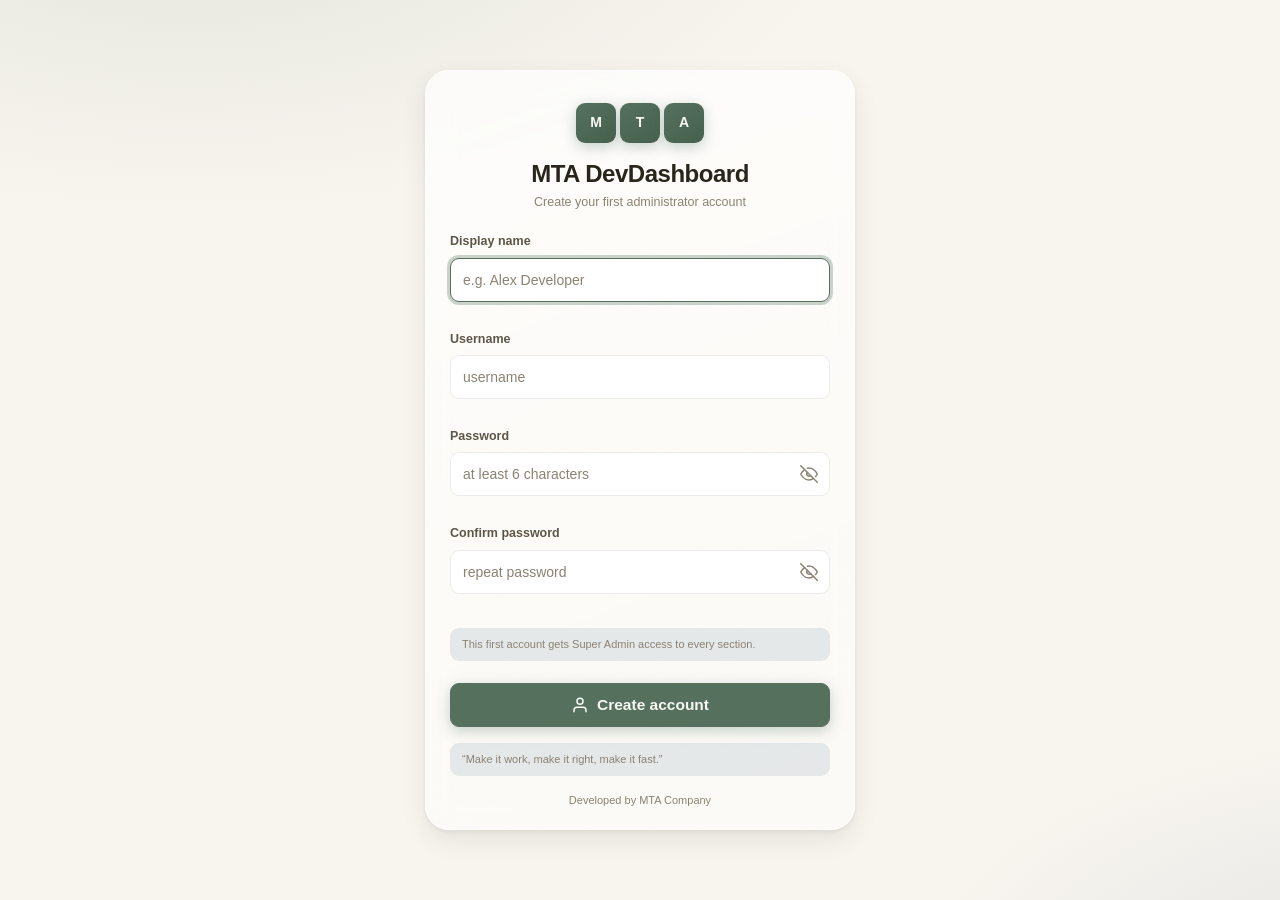
==== commit 47cf1e1e: "Fix bugs - Add Create account for first Admin - Fix calendar's events bugs" ====
--- a/index.html
+++ b/index.html
@@ -7,12 +7,12 @@
   <meta name="color-scheme" content="light dark">
   <title>MTA DevDashboard</title>
   <link rel="icon" href="data:image/svg+xml,%3Csvg xmlns='http://www.w3.org/2000/svg' viewBox='0 0 32 32'%3E%3Crect width='32' height='32' rx='7' fill='%23181818'/%3E%3Ctext x='16' y='22' font-family='Segoe UI,Arial' font-size='15' font-weight='700' fill='%23EDE7DC' text-anchor='middle'%3EMTA%3C/text%3E%3C/svg%3E">
-  <link rel="stylesheet" href="css/variables.css">
-  <link rel="stylesheet" href="css/themes.css">
-  <link rel="stylesheet" href="css/main.css">
-  <link rel="stylesheet" href="css/components.css">
-  <link rel="stylesheet" href="css/animations.css">
-  <link rel="stylesheet" href="css/responsive.css">
+  <link rel="stylesheet" href="css/variables.css?v=2.2">
+  <link rel="stylesheet" href="css/themes.css?v=2.2">
+  <link rel="stylesheet" href="css/main.css?v=2.2">
+  <link rel="stylesheet" href="css/components.css?v=2.2">
+  <link rel="stylesheet" href="css/animations.css?v=2.2">
+  <link rel="stylesheet" href="css/responsive.css?v=2.2">
 </head>
 <body>
 
@@ -112,24 +112,24 @@
   <div id="palette-root"></div>
 
   <!-- ======= SCRIPTS ======= -->
-  <script src="js/utils.js"></script>
-  <script src="js/storage.js"></script>
-  <script src="js/state.js"></script>
-  <script src="js/permissions.js"></script>
-  <script src="js/auth.js"></script>
-  <script src="js/components/toasts.js"></script>
-  <script src="js/components/modals.js"></script>
-  <script src="js/components/charts.js"></script>
-  <script src="js/components/editor.js"></script>
-  <script src="js/modules/activity.js"></script>
-  <script src="js/modules/dashboard.js"></script>
-  <script src="js/modules/projects.js"></script>
-  <script src="js/modules/devnote.js"></script>
-  <script src="js/modules/tasks.js"></script>
-  <script src="js/modules/calendar.js"></script>
-  <script src="js/modules/admins.js"></script>
-  <script src="js/modules/settings.js"></script>
-  <script src="js/router.js"></script>
-  <script src="js/app.js"></script>
+  <script src="js/utils.js?v=2.4"></script>
+  <script src="js/storage.js?v=2.4"></script>
+  <script src="js/state.js?v=2.4"></script>
+  <script src="js/permissions.js?v=2.4"></script>
+  <script src="js/auth.js?v=2.4"></script>
+  <script src="js/components/toasts.js?v=2.4"></script>
+  <script src="js/components/modals.js?v=2.4"></script>
+  <script src="js/components/charts.js?v=2.4"></script>
+  <script src="js/components/editor.js?v=2.4"></script>
+  <script src="js/modules/activity.js?v=2.4"></script>
+  <script src="js/modules/dashboard.js?v=2.4"></script>
+  <script src="js/modules/projects.js?v=2.4"></script>
+  <script src="js/modules/devnote.js?v=2.4"></script>
+  <script src="js/modules/tasks.js?v=2.4"></script>
+  <script src="js/modules/calendar.js?v=2.4"></script>
+  <script src="js/modules/admins.js?v=2.4"></script>
+  <script src="js/modules/settings.js?v=2.4"></script>
+  <script src="js/router.js?v=2.4"></script>
+  <script src="js/app.js?v=2.4"></script>
 </body>
 </html>
--- a/css/components.css
+++ b/css/components.css
@@ -595,4 +595,654 @@
 
 /* Import drop area */
 .drop-zone { border: 2px dashed var(--border-strong); border-radius: var(--radius-m); padding: var(--sp-6); text-align: center; cursor: pointer; transition: border-color var(--dur-fast) var(--ease), background var(--dur-fast) var(--ease); }
-.drop-zone:hover, .drop-zone.over { border-color: var(--accent); background: var(--accent-soft); }+.drop-zone:hover, .drop-zone.over { border-color: var(--accent); background: var(--accent-soft); }
+
+
+
+
+
+
+
+
+
+
+
+
+/* ============================================================
+   Modern / Clean / Theme-aware
+   ============================================================ */
+
+.cal {
+  width: 100%;
+  min-width: 0;
+  color: var(--text-1);
+}
+
+.cal-head {
+  display: flex;
+  align-items: center;
+  justify-content: space-between;
+  gap: var(--sp-4);
+  margin-bottom: var(--sp-3);
+}
+
+.cal-title {
+  margin: 0;
+  font-size: var(--fs-xl);
+  font-weight: 750;
+  letter-spacing: -0.02em;
+  color: var(--text-1);
+}
+
+.cal-nav {
+  display: flex;
+  align-items: center;
+  gap: 6px;
+}
+
+.cal-nav .icon-btn {
+  width: 34px;
+  height: 34px;
+  border-radius: var(--radius-s);
+  border: 1px solid var(--border);
+  background: var(--surface-1);
+  color: var(--text-2);
+  display: inline-grid;
+  place-items: center;
+  transition:
+    background var(--dur-fast) var(--ease),
+    border-color var(--dur-fast) var(--ease),
+    color var(--dur-fast) var(--ease),
+    transform var(--dur-fast) var(--ease);
+}
+
+.cal-nav .icon-btn:hover {
+  background: var(--surface-3);
+  border-color: var(--border-strong);
+  color: var(--text-1);
+}
+
+.cal-nav .icon-btn:active {
+  transform: translateY(1px);
+}
+
+
+/* ============================================================
+   MONTH VIEW
+   ============================================================ */
+
+.cal-grid {
+  display: grid;
+  grid-template-columns: repeat(7, minmax(0, 1fr));
+  border-top: 1px solid var(--border);
+  border-left: 1px solid var(--border);
+  border-radius: var(--radius-s);
+  overflow: hidden;
+  background: var(--surface-1);
+}
+
+/* Weekday header */
+
+.cal-weekday {
+  min-height: 38px;
+  display: flex;
+  align-items: center;
+  justify-content: center;
+  padding: 8px;
+  background: var(--surface-2);
+  color: var(--text-3);
+  border-right: 1px solid var(--border);
+  border-bottom: 1px solid var(--border);
+  font-size: var(--fs-xs);
+  font-weight: 700;
+  text-transform: uppercase;
+  letter-spacing: 0.04em;
+}
+
+
+/* Calendar cells */
+
+.cal-cell {
+  position: relative;
+  min-height: 112px;
+  padding: 8px;
+  background: var(--surface-1);
+  border-right: 1px solid var(--border);
+  border-bottom: 1px solid var(--border);
+  overflow: hidden;
+  transition:
+    background var(--dur-fast) var(--ease),
+    box-shadow var(--dur-fast) var(--ease);
+}
+
+.cal-cell:hover {
+  background: var(--surface-2);
+}
+
+.cal-cell:focus-visible {
+  outline: none;
+  box-shadow: inset 0 0 0 2px var(--accent);
+  z-index: 2;
+}
+
+
+/* Previous / next month */
+
+.cal-cell.out-month {
+  background: var(--surface-2);
+  color: var(--text-3);
+  opacity: 0.65;
+}
+
+.cal-cell.out-month:hover {
+  background: var(--surface-2);
+}
+
+
+/* Day number */
+
+.day-num {
+  display: flex;
+  align-items: center;
+  justify-content: center;
+
+  width: 28px;
+  height: 28px;
+  margin-bottom: 6px;
+
+  border-radius: 50%;
+
+  font-size: var(--fs-sm);
+  font-weight: 650;
+  color: var(--text-2);
+
+  transition:
+    background var(--dur-fast) var(--ease),
+    color var(--dur-fast) var(--ease);
+}
+
+
+/* Today */
+
+.cal-cell.today {
+  background:
+    linear-gradient(
+      180deg,
+      var(--accent-soft),
+      var(--surface-1) 70%
+    );
+}
+
+.cal-cell.today .day-num {
+  background: var(--accent);
+  color: var(--accent-text);
+  font-weight: 750;
+}
+
+.cal-cell.today::before {
+  content: "";
+  position: absolute;
+  top: 0;
+  left: 0;
+  right: 0;
+  height: 2px;
+  background: var(--accent);
+}
+
+
+/* Events container */
+
+.cal-events {
+  display: flex;
+  flex-direction: column;
+  gap: 4px;
+  min-width: 0;
+}
+
+
+/* Event */
+
+.cal-event {
+  display: flex;
+  align-items: center;
+  gap: 4px;
+
+  width: 100%;
+  min-height: 23px;
+  padding: 3px 7px;
+
+  border: 1px solid transparent;
+  border-radius: 6px;
+
+  font-size: 10.5px;
+  line-height: 1.25;
+  font-weight: 600;
+
+  cursor: pointer;
+  overflow: hidden;
+
+  transition:
+    filter var(--dur-fast) var(--ease),
+    transform var(--dur-fast) var(--ease),
+    border-color var(--dur-fast) var(--ease);
+}
+
+.cal-event:hover {
+  filter: brightness(0.96);
+  transform: translateY(-1px);
+}
+
+.cal-event:active {
+  transform: translateY(0);
+}
+
+.cal-event .small {
+  flex: none;
+  font-size: 9px;
+  font-weight: 700;
+  opacity: 0.75;
+}
+
+.cal-event .ellipsis {
+  min-width: 0;
+  overflow: hidden;
+  text-overflow: ellipsis;
+  white-space: nowrap;
+}
+
+
+/* ---------- Event colors ---------- */
+
+.cal-event.ec-1,
+.cal-slot.ec-1,
+.cal-all-day-chip.ec-1 {
+  background: var(--accent-soft);
+  color: var(--accent);
+  border-color: color-mix(in srgb, var(--accent) 22%, transparent);
+}
+
+.cal-event.ec-2,
+.cal-slot.ec-2,
+.cal-all-day-chip.ec-2 {
+  background: var(--info-soft);
+  color: var(--info-text);
+  border-color: color-mix(in srgb, var(--info) 22%, transparent);
+}
+
+.cal-event.ec-3,
+.cal-slot.ec-3,
+.cal-all-day-chip.ec-3 {
+  background: var(--warning-soft);
+  color: var(--warning-text);
+  border-color: color-mix(in srgb, var(--warning) 22%, transparent);
+}
+
+.cal-event.ec-4,
+.cal-slot.ec-4,
+.cal-all-day-chip.ec-4 {
+  background: var(--danger-soft);
+  color: var(--danger-text);
+  border-color: color-mix(in srgb, var(--danger) 22%, transparent);
+}
+
+.cal-event.ec-5,
+.cal-slot.ec-5,
+.cal-all-day-chip.ec-5 {
+  background: var(--success-soft);
+  color: var(--success-text);
+  border-color: color-mix(in srgb, var(--success) 22%, transparent);
+}
+
+.cal-event.ec-6,
+.cal-slot.ec-6,
+.cal-all-day-chip.ec-6 {
+  background: var(--surface-3);
+  color: var(--text-2);
+  border-color: var(--border);
+}
+
+
+/* Task deadline */
+
+.cal-event.task-deadline,
+.cal-all-day-chip.task-deadline {
+  background: var(--surface-3);
+  color: var(--text-2);
+  border-color: var(--border);
+}
+
+.cal-event.task-deadline {
+  font-weight: 600;
+}
+
+.cal-event.task-deadline .ic {
+  flex: none;
+}
+
+
+/* ============================================================
+   WEEK / DAY VIEW
+   ============================================================ */
+
+.cal-week {
+  display: grid;
+  grid-template-columns: 56px repeat(7, minmax(0, 1fr));
+  gap: 0;
+
+  margin-top: var(--sp-3);
+
+  border: 1px solid var(--border);
+  border-radius: var(--radius-s);
+
+  overflow: hidden;
+  background: var(--surface-1);
+}
+
+.cal-week.mode-day {
+  grid-template-columns: 56px minmax(0, 1fr);
+}
+
+
+/* Time column */
+
+.cal-time-col {
+  min-width: 0;
+  background: var(--surface-2);
+  border-right: 1px solid var(--border);
+}
+
+.cal-hour {
+  position: relative;
+  height: 60px;
+
+  border-top: 1px solid var(--border);
+
+  font-size: 10px;
+  color: var(--text-3);
+}
+
+.cal-hour:first-child {
+  border-top: none;
+}
+
+.cal-hour span {
+  position: absolute;
+  top: -7px;
+  right: 6px;
+
+  padding: 0 2px;
+
+  background: var(--surface-2);
+}
+
+
+/* Week day */
+
+.cal-week-day {
+  min-width: 0;
+  border-right: 1px solid var(--border);
+}
+
+.cal-week-day:last-child {
+  border-right: none;
+}
+
+
+/* Day header */
+
+.cal-week-day-head {
+  min-height: 52px;
+
+  display: flex;
+  flex-direction: column;
+  align-items: center;
+  justify-content: center;
+
+  gap: 2px;
+
+  padding: 6px;
+
+  background: var(--surface-2);
+  border-bottom: 1px solid var(--border);
+
+  font-size: var(--fs-xs);
+  font-weight: 650;
+  color: var(--text-2);
+}
+
+.cal-week-day-head .wno {
+  width: 30px;
+  height: 30px;
+
+  margin: 0;
+
+  display: grid;
+  place-items: center;
+
+  border-radius: 50%;
+
+  font-size: var(--fs-md);
+  font-weight: 750;
+
+  color: var(--text-1);
+}
+
+.cal-week-day.today .cal-week-day-head {
+  background: var(--accent-soft);
+  color: var(--accent);
+}
+
+.cal-week-day.today .wno {
+  background: var(--accent);
+  color: var(--accent-text);
+}
+
+
+/* All-day section */
+
+.cal-all-day-row {
+  min-height: 30px;
+
+  padding: 3px;
+
+  background: var(--surface-1);
+  border-bottom: 1px solid var(--border);
+}
+
+.cal-all-day-cell {
+  min-height: 24px;
+
+  display: flex;
+  flex-direction: column;
+  gap: 3px;
+
+  padding: 1px;
+}
+
+
+/* All-day event */
+
+.cal-all-day-chip {
+  display: block;
+
+  width: 100%;
+
+  min-height: 21px;
+
+  padding: 3px 6px;
+
+  border-radius: 5px;
+
+  font-size: 10px;
+  font-weight: 650;
+  line-height: 1.25;
+
+  white-space: nowrap;
+  overflow: hidden;
+  text-overflow: ellipsis;
+
+  cursor: pointer;
+
+  transition:
+    filter var(--dur-fast) var(--ease),
+    transform var(--dur-fast) var(--ease);
+}
+
+.cal-all-day-chip:hover {
+  filter: brightness(0.96);
+  transform: translateY(-1px);
+}
+
+
+/* Hour grid */
+
+.cal-week-body {
+  position: relative;
+
+  min-height: 1440px;
+
+  border-top: none;
+
+  background:
+    repeating-linear-gradient(
+      to bottom,
+      transparent 0,
+      transparent 59px,
+      var(--border) 59px,
+      var(--border) 60px
+    );
+}
+
+
+/* Event blocks */
+
+.cal-slot {
+  position: absolute;
+
+  min-height: 28px;
+
+  padding: 5px 7px;
+
+  border-radius: 6px;
+
+  font-size: 10px;
+  line-height: 1.25;
+  font-weight: 600;
+
+  overflow: hidden;
+
+  cursor: pointer;
+
+  border-width: 1px;
+  border-style: solid;
+
+  box-shadow: var(--shadow-sm);
+
+  transition:
+    filter var(--dur-fast) var(--ease),
+    transform var(--dur-fast) var(--ease),
+    box-shadow var(--dur-fast) var(--ease);
+}
+
+.cal-slot:hover {
+  filter: brightness(0.97);
+  transform: translateY(-1px);
+  box-shadow: var(--shadow-md);
+}
+
+.cal-slot b {
+  font-weight: 750;
+}
+
+
+/* ============================================================
+   Calendar responsive
+   ============================================================ */
+
+@media (max-width: 900px) {
+  .cal-cell {
+    min-height: 96px;
+    padding: 6px;
+  }
+
+  .cal-event {
+    min-height: 21px;
+    padding: 3px 5px;
+    font-size: 9.5px;
+  }
+
+  .cal-event .small {
+    display: none;
+  }
+
+  .cal-title {
+    font-size: var(--fs-lg);
+  }
+
+  .cal-week {
+    overflow-x: auto;
+  }
+
+  .cal-week-day {
+    min-width: 120px;
+  }
+
+  .cal-week.mode-day .cal-week-day {
+    min-width: 0;
+  }
+}
+
+
+@media (max-width: 600px) {
+  .cal-head {
+    align-items: flex-start;
+    flex-direction: column;
+  }
+
+  .cal-nav {
+    width: 100%;
+  }
+
+  .cal-nav .btn {
+    flex: 1;
+  }
+
+  .cal-cell {
+    min-height: 78px;
+    padding: 5px;
+  }
+
+  .day-num {
+    width: 24px;
+    height: 24px;
+    font-size: 11px;
+  }
+
+  .cal-event {
+    min-height: 19px;
+    padding: 2px 5px;
+    font-size: 9px;
+  }
+
+  .cal-event .small {
+    display: none;
+  }
+
+  .cal-event.task-deadline .ic {
+    width: 10px;
+    height: 10px;
+  }
+}
+
+
+/* Reduced motion */
+
+@media (prefers-reduced-motion: reduce) {
+  .cal-event,
+  .cal-slot,
+  .cal-all-day-chip,
+  .cal-cell,
+  .cal-nav .icon-btn {
+    transition: none;
+  }
+}
--- a/css/responsive.css
+++ b/css/responsive.css
@@ -1,139 +1,801 @@
-/* ============================================================
-   MTA DevDashboard — Responsive
-   Desktop > 1280 | Laptop ~1024 | Tablet ~768 | Mobile < 640
-   ============================================================ */
-
-@media (max-width: 1280px) {
-  .cal-cell { min-height: 92px; }
-}
+
+/* ============================================================
+   MTA DevDashboard
+   Desktop | Tablet | Mobile
+   ============================================================ */
+
+
+/* ============================================================
+   1. GLOBAL RESPONSIVE SAFETY
+   ============================================================ */
+
+html,
+body {
+  max-width: 100%;
+  overflow-x: hidden;
+}
+
+img,
+svg,
+video,
+canvas {
+  max-width: 100%;
+}
+
+button,
+input,
+textarea,
+select {
+  max-width: 100%;
+}
+
+
+/* ============================================================
+   2. LARGE DESKTOP
+   ============================================================ */
+
+@media (min-width: 1400px) {
+
+  #app-main {
+    padding-left: 32px;
+    padding-right: 32px;
+  }
+
+  .page-wrap {
+    max-width: 1600px;
+    margin-left: auto;
+    margin-right: auto;
+  }
+
+  .dash-grid,
+  .dashboard-grid {
+    grid-template-columns:
+      repeat(4, minmax(0, 1fr));
+  }
+}
+
+
+/* ============================================================
+   3. TABLET / SMALL LAPTOP
+   ============================================================ */
 
 @media (max-width: 1100px) {
-  .dash-charts { grid-template-columns: 1fr; }
-  .notes-layout { grid-template-columns: 270px 1fr; }
-  .settings-wrap { grid-template-columns: 190px 1fr; }
-}
-
-/* Tablet & below: sidebar becomes a drawer */
+
+  /* ---------- Main ---------- */
+
+  #app-main {
+    padding-left: 20px;
+    padding-right: 20px;
+  }
+
+
+  /* ---------- Dashboard ---------- */
+
+  .dash-grid,
+  .dashboard-grid {
+    grid-template-columns:
+      repeat(2, minmax(0, 1fr));
+  }
+
+  .stats-grid,
+  .stat-grid {
+    grid-template-columns:
+      repeat(2, minmax(0, 1fr));
+  }
+
+
+  /* ---------- Generic grids ---------- */
+
+  .grid-4 {
+    grid-template-columns:
+      repeat(2, minmax(0, 1fr));
+  }
+
+  .grid-3 {
+    grid-template-columns:
+      repeat(2, minmax(0, 1fr));
+  }
+
+
+  /* ---------- Header ---------- */
+
+  .hdr-actions {
+    gap: 6px;
+  }
+
+  .hdr-chip {
+    padding-left: 8px;
+    padding-right: 8px;
+  }
+
+  .wifi-chip {
+    display: none;
+  }
+
+
+  /* ---------- Tables ---------- */
+
+  .table-wrap {
+    width: 100%;
+    overflow-x: auto;
+    -webkit-overflow-scrolling: touch;
+  }
+
+  table {
+    min-width: 680px;
+  }
+
+
+  /* ---------- Cards ---------- */
+
+  .card {
+    min-width: 0;
+  }
+
+
+  /* ---------- Calendar ---------- */
+
+  .cal-grid {
+    min-width: 680px;
+  }
+
+  .cal {
+    overflow-x: auto;
+    -webkit-overflow-scrolling: touch;
+  }
+}
+
+
+/* ============================================================
+   4. TABLET
+   ============================================================ */
+
 @media (max-width: 900px) {
+
+  /* ---------- Sidebar ---------- */
+
+  html.sb-collapsed .sidebar {
+    width: 0;
+  }
+
+
+  /* ---------- Main layout ---------- */
+
+  #shell {
+    display: block;
+  }
+
+  #app-main {
+    width: 100%;
+    padding: 18px;
+    padding-bottom: 90px;
+  }
+
+
+  /* ---------- Header ---------- */
+
+  #app-header {
+    min-height: 64px;
+    padding-left: 14px;
+    padding-right: 14px;
+  }
+
+  .hdr-greeting {
+    min-width: 0;
+    flex: 1;
+  }
+
+  .hdr-greeting > div {
+    min-width: 0;
+  }
+
+  .g-title,
+  .g-sub {
+    overflow: hidden;
+    text-overflow: ellipsis;
+    white-space: nowrap;
+  }
+
+  .clock-chip {
+    display: inline-flex;
+  }
+
+  .status-chip {
+    display: none;
+  }
+
+
+  /* ---------- Dashboard ---------- */
+
+  .dash-grid,
+  .dashboard-grid {
+    grid-template-columns:
+      repeat(2, minmax(0, 1fr));
+    gap: 14px;
+  }
+
+  .stats-grid,
+  .stat-grid {
+    grid-template-columns:
+      repeat(2, minmax(0, 1fr));
+  }
+
+
+  /* ---------- Page header ---------- */
+
+  .page-head {
+    flex-wrap: wrap;
+    gap: 12px;
+  }
+
+  .page-actions {
+    width: 100%;
+    display: flex;
+    flex-wrap: wrap;
+    gap: 8px;
+  }
+
+
+  /* ---------- Forms ---------- */
+
+  .form-grid,
+  .fields-grid {
+    grid-template-columns:
+      repeat(2, minmax(0, 1fr));
+  }
+
+
+  /* ---------- Modal ---------- */
+
+  .modal {
+    width: min(94vw, 720px);
+    max-height: 90vh;
+  }
+
+
+  /* ---------- Calendar ---------- */
+
+  .cal-head {
+    position: sticky;
+    top: 0;
+    z-index: 5;
+    background: var(--surface-1);
+    padding-bottom: 10px;
+  }
+
+  .cal-week {
+    min-width: 720px;
+  }
+
+  .cal-week.mode-day {
+    min-width: 0;
+  }
+}
+
+
+/* ============================================================
+   5. MOBILE
+   ============================================================ */
+
+@media (max-width: 600px) {
+
+  /* ---------- Global ---------- */
+
+  body {
+    font-size: 14px;
+  }
+
+  #app-main {
+    padding: 12px;
+    padding-bottom: 82px;
+  }
+
+
+  /* ==========================================================
+     HEADER
+     ========================================================== */
+
+  #app-header {
+    min-height: 58px;
+    height: auto;
+    padding: 8px 10px;
+    gap: 8px;
+  }
+
+  .hdr-greeting {
+    gap: 8px;
+  }
+
+  .hdr-avatar {
+    width: 34px;
+    height: 34px;
+    min-width: 34px;
+  }
+
+  .g-title {
+    font-size: 13px;
+  }
+
+  .g-sub {
+    font-size: 10px;
+  }
+
+  .hdr-actions {
+    gap: 4px;
+  }
+
+  .hdr-actions .icon-btn {
+    width: 34px;
+    height: 34px;
+  }
+
+  .clock-chip {
+    padding: 6px 8px;
+    font-size: 11px;
+  }
+
+  .clock-chip .tiny {
+    display: none;
+  }
+
+
+  /* ==========================================================
+     PAGE HEADER
+     ========================================================== */
+
+  .page-head {
+    display: flex;
+    flex-direction: column;
+    align-items: stretch;
+    gap: 10px;
+    margin-bottom: 14px;
+  }
+
+  .page-title {
+    font-size: 20px;
+  }
+
+  .page-subtitle {
+    font-size: 12px;
+  }
+
+  .page-actions {
+    width: 100%;
+    display: grid;
+    grid-template-columns:
+      repeat(2, minmax(0, 1fr));
+  }
+
+  .page-actions .btn {
+    width: 100%;
+  }
+
+
+  /* ==========================================================
+     DASHBOARD
+     ========================================================== */
+
+  .dash-grid,
+  .dashboard-grid,
+  .stats-grid,
+  .stat-grid {
+    grid-template-columns: 1fr;
+    gap: 10px;
+  }
+
+  .dash-card,
+  .stat-card {
+    min-height: auto;
+  }
+
+
+  /* ==========================================================
+     GENERIC GRIDS
+     ========================================================== */
+
+  .grid-4,
+  .grid-3,
+  .grid-2,
+  .form-grid,
+  .fields-grid {
+    grid-template-columns: 1fr;
+  }
+
+
+  /* ==========================================================
+     CARDS
+     ========================================================== */
+
+  .card {
+    border-radius: var(--radius-m);
+    padding: 14px;
+  }
+
+  .card-head {
+    flex-wrap: wrap;
+    gap: 8px;
+  }
+
+
+  /* ==========================================================
+     BUTTONS
+     ========================================================== */
+
+  .btn {
+    min-height: 38px;
+  }
+
+  .btn-lg {
+    min-height: 42px;
+  }
+
+
+  /* ==========================================================
+     INPUTS
+     ========================================================== */
+
+  .input,
+  .textarea,
+  select {
+    width: 100%;
+    min-height: 40px;
+  }
+
+
+  /* ==========================================================
+     TABLES
+     ========================================================== */
+
+  .table-wrap {
+    width: calc(100vw - 24px);
+    overflow-x: auto;
+    border-radius: var(--radius-s);
+    -webkit-overflow-scrolling: touch;
+  }
+
+  table {
+    min-width: 680px;
+  }
+
+
+  /* ==========================================================
+     LISTS
+     ========================================================== */
+
+  .list-row {
+    flex-wrap: wrap;
+    gap: 8px;
+  }
+
+  .list-row-main {
+    min-width: 0;
+    width: 100%;
+  }
+
+
+  /* ==========================================================
+     MODALS
+     ========================================================== */
+
+  .modal-backdrop {
+    padding: 10px;
+  }
+
+  .modal {
+    width: 100%;
+    max-width: none;
+    max-height: calc(100vh - 20px);
+    border-radius: var(--radius-m);
+  }
+
+  .modal-head {
+    padding: 14px;
+  }
+
+  .modal-body {
+    padding: 14px;
+    overflow-y: auto;
+  }
+
+  .modal-foot {
+    padding: 12px 14px;
+    display: grid;
+    grid-template-columns:
+      repeat(2, minmax(0, 1fr));
+    gap: 8px;
+  }
+
+  .modal-foot .btn {
+    width: 100%;
+  }
+
+
+  /* ==========================================================
+     CALENDAR — MONTH
+     ========================================================== */
+
+  .cal {
+    width: 100%;
+    overflow-x: auto;
+  }
+
+  .cal-head {
+    position: static;
+  }
+
+  .cal-title {
+    font-size: 18px;
+  }
+
+  .cal-grid {
+    min-width: 620px;
+  }
+
+  .cal-cell {
+    min-height: 82px;
+    padding: 5px;
+  }
+
+  .cal-weekday {
+    min-height: 34px;
+    font-size: 9px;
+  }
+
+  .day-num {
+    width: 24px;
+    height: 24px;
+    font-size: 10px;
+  }
+
+  .cal-event {
+    min-height: 18px;
+    padding: 2px 4px;
+    font-size: 8.5px;
+  }
+
+
+  /* ==========================================================
+     CALENDAR — WEEK
+     ========================================================== */
+
+  .cal-week {
+    min-width: 760px;
+  }
+
+  .cal-week.mode-day {
+    min-width: 0;
+    width: 100%;
+  }
+
+  .cal-week.mode-day .cal-week-day {
+    min-width: 0;
+  }
+
+
+  /* ==========================================================
+     BOTTOM NAV
+     ========================================================== */
+
+  #bottom-nav {
+    position: fixed;
+    left: 8px;
+    right: 8px;
+    bottom: 8px;
+    z-index: 1000;
+
+    display: grid;
+    grid-template-columns:
+      repeat(5, minmax(0, 1fr));
+
+    min-height: 58px;
+
+    padding: 5px;
+
+    background: var(--surface-1);
+    border: 1px solid var(--border);
+    border-radius: 16px;
+
+    box-shadow: var(--shadow-lg);
+
+    backdrop-filter: blur(14px);
+    -webkit-backdrop-filter: blur(14px);
+  }
+
+  .bn-item {
+    min-width: 0;
+    min-height: 48px;
+
+    display: flex;
+    flex-direction: column;
+    align-items: center;
+    justify-content: center;
+
+    gap: 2px;
+
+    padding: 4px;
+
+    border-radius: 10px;
+
+    font-size: 9px;
+    line-height: 1.1;
+
+    overflow: hidden;
+  }
+
+  .bn-item .ic {
+    width: 18px;
+    height: 18px;
+  }
+
+  .bn-item span {
+    max-width: 100%;
+    overflow: hidden;
+    text-overflow: ellipsis;
+    white-space: nowrap;
+  }
+
+
+  /* ==========================================================
+     SIDEBAR MOBILE
+     ========================================================== */
+
   .sidebar {
-    position: fixed;
-    top: 0;
-    left: 0;
-    bottom: 0;
-    transform: translateX(-100%);
-    width: var(--sidebar-w) !important;
-    box-shadow: var(--shadow-lg);
-  }
-  html.sb-open .sidebar { transform: translateX(0); }
-  html.sb-open .sidebar-backdrop { opacity: 1; pointer-events: auto; }
-  html.sb-collapsed .sidebar { width: var(--sidebar-w) !important; }
-  html.sb-collapsed .sb-label,
-  html.sb-collapsed .sb-brand-text,
-  html.sb-collapsed .sb-group,
-  html.sb-collapsed .sb-foot p,
-  html.sb-collapsed .sb-link .kbd-hint { display: block; }
-  html.sb-collapsed .sb-link { justify-content: flex-start; }
-  html.sb-collapsed .sb-foot { padding: var(--sp-3); }
-  html.sb-collapsed .sb-brand { justify-content: space-between; padding: 0 var(--sp-4); }
-  html.sb-collapsed .sb-brand span, html.sb-collapsed .sb-brand b { display: block; }
-
-  .btn-sidebar-collapse { display: none; }
-
-  .notes-layout { grid-template-columns: 1fr; height: auto; min-height: 0; }
-  .notes-list { max-height: 320px; }
-  .note-edit-wrap { height: calc(100dvh - var(--header-h) - 280px); min-height: 360px; }
-
-  .settings-wrap { grid-template-columns: 1fr; }
-  .settings-nav { position: static; flex-direction: row; flex-wrap: wrap; gap: 6px; }
-  .settings-nav .sn-group { display: none; }
-  .settings-nav button { width: auto; }
-
-  .form-grid { grid-template-columns: 1fr; }
-  .form-grid .span2 { grid-column: auto; }
-
-  .hdr-chip.clock-chip { display: none; }
-}
-
-/* Mobile */
-@media (max-width: 640px) {
-  :root { --header-h: 56px; }
-  .page { padding: var(--sp-4) var(--sp-4) calc(var(--bottom-nav-h) + var(--sp-4)); }
-  .page-head h2 { font-size: var(--fs-2xl); }
-  .page-head { align-items: flex-start; flex-direction: column; }
-
-  .bottom-nav { display: flex; }
-  .app-main { order: 0; }
-  .app-header { padding: 0 var(--sp-3); gap: var(--sp-2); }
-
-  .hdr-greeting .g-sub { display: none; }
-  .hdr-chip.status-chip { display: none; }
-  .hdr-chip.wifi-chip { display: none; }
-  .hdr-avatar { width: 34px; height: 34px; }
-
-  .stats-grid { grid-template-columns: repeat(2, 1fr); gap: var(--sp-3); }
-  .stat-card { padding: var(--sp-3); min-height: 84px; flex-direction: column; }
-  .stat-icon { width: 36px; height: 36px; }
-  .stat-value { font-size: var(--fs-xl); }
-
-  .quick-actions { grid-template-columns: 1fr; }
-  .pj-grid { grid-template-columns: 1fr; }
-  .pj-row { flex-wrap: wrap; gap: var(--sp-2); }
-  .pj-row .pj-row-progress { width: 100%; }
-  .task-item { flex-wrap: wrap; }
-  .task-meta { margin-left: 0; width: 100%; }
-
-  .modal-overlay { padding: 0; align-items: flex-end; }
-  .modal {
-    width: 100% !important;
-    max-height: calc(100dvh - 40px);
-    border-radius: var(--radius-l) var(--radius-l) 0 0;
-    animation-name: modal-sheet;
-  }
-  @keyframes modal-sheet {
-    from { transform: translateY(60px); opacity: 0.6; }
-    to { transform: translateY(0); opacity: 1; }
-  }
-
-  .drawer { width: 100%; }
-
-  .toast-root { top: auto; bottom: calc(var(--bottom-nav-h) + 12px); right: 12px; left: 12px; max-width: none; }
-  .toast { animation-name: toast-in-mob; }
-  @keyframes toast-in-mob {
-    from { opacity: 0; transform: translateY(16px); }
-    to { opacity: 1; transform: translateY(0); }
-  }
-
-  .palette-overlay { padding-top: 8vh; }
-  .palette { max-height: 76vh; }
-
-  .toolbar .searchbox { width: 100%; flex: 1 1 100%; }
-  .cal-cell { min-height: 72px; }
-  .cal-cell .day-num { width: 19px; height: 19px; font-size: 11px; }
-  .cal-week { min-width: 720px; }
-  .feed-custom { margin-left: 0; width: 100%; flex-wrap: wrap; }
-  .feed-custom .input { flex: 1; width: auto; }
-  .hdr-greeting { display: none; }
-  .settings-row { flex-direction: column; align-items: stretch; gap: var(--sp-2); }
-  .settings-row .sr-control { min-width: 0; max-width: 100%; width: 100%; }
-}
-
-/* Small phones */
-@media (max-width: 420px) {
-  .stats-grid { grid-template-columns: 1fr; }
-  .cal-cell { min-height: 62px; }
-  .page-head-actions .btn { width: 100%; }
-}
-
-/* Landscape mobile height constraint */
-@media (max-height: 520px) and (orientation: landscape) {
-  .auth-view { padding: var(--sp-3); }
-  .auth-card { padding: var(--sp-4); }
-  .auth-logo { margin-bottom: var(--sp-2); }
-  .auth-note { display: none; }
-}
-
-/* Improve touch targets on coarse pointers */
-@media (pointer: coarse) {
-  .btn, .icon-btn, .drop-item, .sb-link, .feed-chip { min-height: 40px; }
-  .icon-btn { width: 42px; height: 42px; }
-}+    z-index: 1100;
+  }
+
+
+  /* ==========================================================
+     SEARCH
+     ========================================================== */
+
+  .search-modal,
+  .search-box {
+    width: calc(100vw - 20px);
+    max-width: none;
+  }
+
+
+  /* ==========================================================
+     EMPTY STATES
+     ========================================================== */
+
+  .empty {
+    padding: 28px 14px;
+  }
+}
+
+
+/* ============================================================
+   6. VERY SMALL PHONES
+   ============================================================ */
+
+@media (max-width: 380px) {
+
+  #app-main {
+    padding: 10px;
+    padding-bottom: 80px;
+  }
+
+  #app-header {
+    padding-left: 7px;
+    padding-right: 7px;
+  }
+
+  .hdr-avatar {
+    width: 30px;
+    height: 30px;
+    min-width: 30px;
+  }
+
+  .g-title {
+    font-size: 12px;
+  }
+
+  .g-sub {
+    display: none;
+  }
+
+  .clock-chip {
+    display: none;
+  }
+
+  .hdr-actions .icon-btn {
+    width: 32px;
+    height: 32px;
+  }
+
+  .page-title {
+    font-size: 18px;
+  }
+
+  .page-actions {
+    grid-template-columns: 1fr;
+  }
+
+  .card {
+    padding: 12px;
+  }
+
+  #bottom-nav {
+    left: 5px;
+    right: 5px;
+    bottom: 5px;
+  }
+
+  .bn-item {
+    font-size: 8px;
+  }
+}
+
+
+/* ============================================================
+   7. LANDSCAPE MOBILE
+   ============================================================ */
+
+@media (max-width: 900px) and (orientation: landscape) {
+
+  #app-main {
+    padding-bottom: 76px;
+  }
+
+  #bottom-nav {
+    min-height: 50px;
+  }
+
+  .bn-item {
+    min-height: 40px;
+    flex-direction: row;
+    gap: 5px;
+  }
+
+  .bn-item .ic {
+    width: 16px;
+    height: 16px;
+  }
+}
+
+
+/* ============================================================
+   8. TOUCH DEVICES
+   ============================================================ */
+
+@media (hover: none) and (pointer: coarse) {
+
+  .btn,
+  .icon-btn,
+  .sb-link,
+  .bn-item,
+  .cal-event,
+  .cal-slot {
+    -webkit-tap-highlight-color: transparent;
+  }
+
+  .btn,
+  .icon-btn {
+    touch-action: manipulation;
+  }
+
+  .cal-event:hover,
+  .cal-slot:hover,
+  .cal-cell:hover {
+    transform: none;
+    filter: none;
+  }
+}
+
+
+/* ============================================================
+   9. REDUCED MOTION
+   ============================================================ */
+
+@media (prefers-reduced-motion: reduce) {
+
+  *,
+  *::before,
+  *::after {
+    scroll-behavior: auto !important;
+    animation-duration: 0.01ms !important;
+    animation-iteration-count: 1 !important;
+    transition-duration: 0.01ms !important;
+  }
+}
